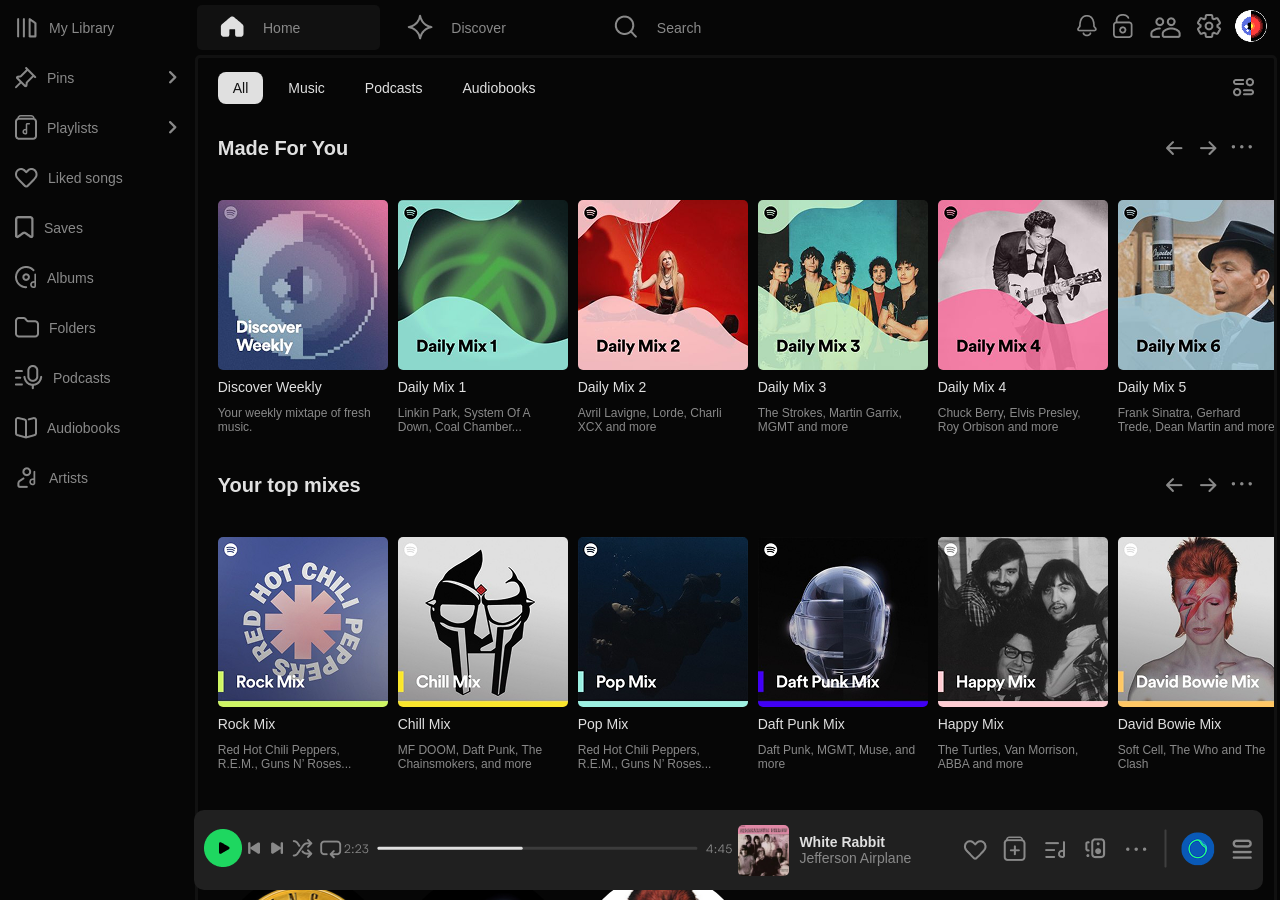
==== index.html @ 338f82bf "Add internal links for artist and album pages across multiple HTML files" ====
<!doctype html>
<html lang="en">
  <head>
    <meta charset="UTF-8" />
    <meta name="viewport" content="width=device-width, initial-scale=1.0" />
    <title>Spotify</title>
    <link rel="stylesheet" href="css/styles.css" />
    <script defer src="script.js"></script>
  </head>
  <body>
    <header>
      <nav class="navigation">
        <a class="home home-active" href="index.html"
          ><img
            src="./assets/icons/header/selected/home.png"
            alt="Home"
          />Home</a
        >
        <a class="discover" href="discover.html"
          ><img
            src="./assets/icons/header/discover.png"
            alt="Discover"
          />Discover</a
        >
        <a href="/search.html" class="search"
          ><img src="./assets/icons/header/search.png" alt="Search" />Search</a
        >
      </nav>
      <ul class="top-buttons">
        <li>
          <img
            src="/assets/icons/header/notification.png"
            alt="notifications"
          />
        </li>
        <li><img src="/assets/icons/header/private.png" alt="private" /></li>
        <li class="friends">
          <a href="friends.html"
            ><img src="/assets/icons/header/friends.png" alt="friends"
          /></a>
        </li>
        <li><img src="/assets/icons/header/settings.png" alt="settings" /></li>
        <li>
          <img
            src="/assets/icons/header/light-dark-mode.png"
            alt="light-dark-mode"
          />
        </li>
      </ul>
    </header>
    <aside class="sidebar">
      <ul class="sidebar-wrapper">
        <li>
          <a href="/library.html" class="library"
            ><img src="./assets/icons/header/library.png" alt="library" /> My
            Library</a
          >
        </li>
        <li>
          <a><img src="/assets/icons/sidebar/pins.png" alt="pins" /> Pins</a
          ><img
            class="arrow-icon"
            src="assets/icons/sidebar/arrow.png"
            alt="arrow-icon"
          />
        </li>
        <li>
          <a>
            <img
              src="/assets/icons/sidebar/playlists.png"
              alt="Playlists"
            />Playlists</a
          ><img
            class="arrow-icon"
            src="assets/icons/sidebar/arrow.png"
            alt="arrow-icon"
          />
        </li>
        <li>
          <a href="library-liked.html">
            <img src="assets/icons/sidebar/liked-songs.png" alt="liked songs" />
            Liked songs</a
          >
        </li>
        <li>
          <a> <img src="assets/icons/sidebar/saves.png" alt="Saves" /> Saves</a>
        </li>
        <li>
          <a>
            <img src="assets/icons/sidebar/albums.png" alt="Albums" />
            Albums</a
          >
        </li>
        <li>
          <a>
            <img
              src="assets/icons/sidebar/folders.png"
              alt="Folders"
            />Folders</a
          >
        </li>
        <li>
          <a>
            <img src="assets/icons/sidebar/podcasts.png" alt="Podcasts" />
            Podcasts</a
          >
        </li>
        <li>
          <a>
            <img src="assets/icons/sidebar/audiobooks.png" alt="Audiobooks" />
            Audiobooks</a
          >
        </li>
        <li>
          <a>
            <img
              src="assets/icons/sidebar/artists.png"
              alt="Artists"
            />Artists</a
          >
        </li>
      </ul>
    </aside>
    <main>
      <div class="main-wrapper">
        <section class="menu-buttons">
          <ul>
            <li class="all-active"><a href="#all">All</a></li>
            <li><a href="#music">Music</a></li>
            <li><a href="#podcasts">Podcasts</a></li>
            <li><a href="#audiobooks">Audiobooks</a></li>
          </ul>
          <img src="assets/icons/header/switch.png" alt="switch" />
        </section>
        <section>
          <ul class="mobile-main-cataloge">
            <li>
              <img src="assets/images/top-mixes/daft-p.png" alt="daft punk" />
              <div>
                <h5>Get Lucky (feat...</h5>
                <span>Daft Punk</span>
              </div>
            </li>
            <li>
              <img
                src="assets/images/made-for-you/daily-mix2.png"
                alt="daily mix 2"
              />
              <div>
                <h5>Daily Mix 2</h5>
              </div>
            </li>
            <li>
              <img
                src="assets/images/made-for-you/daily-mix1.png"
                alt="daily mix 1"
              />
              <div>
                <h5>Daily Mix 1</h5>
              </div>
            </li>
            <li>
              <img src="assets/images/top-mixes/daft-p.png" alt="daft punk" />
              <div>
                <h5>Instant Crush</h5>
                <span>Daft Punk</span>
              </div>
            </li>
            <li>
              <img src="assets/images/top-mixes/daft-p.png" alt="daft punk" />
              <div>
                <h5>Around the wo...</h5>
                <span>Daft Punk</span>
              </div>
            </li>
            <li>
              <img src="assets/images/top-mixes/rock-mix.png" alt="rock mix" />
              <div>
                <h5>Rock Mix</h5>
              </div>
            </li>
          </ul>
        </section>
        <section class="slider-section made-foru" id="all">
          <div class="list-title-line">
            <h2 class="list-title">Made For You</h2>
            <ul>
              <li>
                <img
                  src="/assets/icons/maincontent/left-arrow.png"
                  alt="left-arrow"
                />
              </li>
              <li>
                <img
                  src="/assets/icons/maincontent/right-arrow.png"
                  alt="right-arrow"
                />
              </li>
              <li>
                <img src="/assets/icons/maincontent/dots.png" alt="dots" />
              </li>
            </ul>
          </div>

          <ul class="cataloge">
            <li>
              <img
                src="/assets/images/made-for-you/discover-weekly.png"
                alt="discover-weekly"
              />

              <div class="album-description">
                <h3>Discover Weekly</h3>
                <p>Your weekly mixtape of fresh music.</p>
              </div>
            </li>
            <li>
              <img
                src="/assets/images/made-for-you/daily-mix1.png"
                alt="daily-mix1"
              />

              <div class="album-description">
                <h3>Daily Mix 1</h3>
                <p>Linkin Park, System Of A Down, Coal Chamber...</p>
              </div>
            </li>
            <li>
              <img
                src="/assets/images/made-for-you/daily-mix2.png"
                alt="daily-mix2"
              />

              <div class="album-description">
                <h3>Daily Mix 2</h3>
                <p>Avril Lavigne, Lorde, Charli XCX and more</p>
              </div>
            </li>
            <li>
              <img
                src="/assets/images/made-for-you/daily-mix3.png"
                alt="daily-mix3"
              />

              <div class="album-description">
                <h3>Daily Mix 3</h3>
                <p>The Strokes, Martin Garrix, MGMT and more</p>
              </div>
            </li>
            <li>
              <img
                src="/assets/images/made-for-you/daily-mix4.png"
                alt="daily-mix4"
              />

              <div class="album-description">
                <h3>Daily Mix 4</h3>
                <p>Chuck Berry, Elvis Presley, Roy Orbison and more</p>
              </div>
            </li>
            <li>
              <img
                src="/assets/images/made-for-you/daily-mix5.png"
                alt="daily-mix5"
              />

              <div class="album-description">
                <h3>Daily Mix 5</h3>
                <p>Frank Sinatra, Gerhard Trede, Dean Martin and more</p>
              </div>
            </li>
            <li>
              <img
                src="/assets/images/made-for-you/nirvana-radio.png"
                alt="nirvana-radio"
              />

              <div class="album-description">
                <h3>Nirvana Radio</h3>
                <p>The Strokes, Martin Garrix, MGMT and more</p>
              </div>
            </li>
            <li>
              <img
                src="/assets/images/made-for-you/fall-out-boy.png"
                alt="fall-out-boy"
              />

              <div class="album-description">
                <h3>Fall Out Boy Radio</h3>
                <p>With Panic! At The Disco, The All-American Rejects,...</p>
              </div>
            </li>
            <li>
              <img
                src="/assets/images/made-for-you/adele-radio.png"
                alt="adele-radio"
              />

              <div class="album-description">
                <h3>Adele Radio</h3>
                <p>With Sia, Sam Smith, P!nk and more</p>
              </div>
            </li>
            <li>
              <img
                src="/assets/images/made-for-you/daft-punk-radio.png"
                alt="daft-punk-radio"
              />

              <div class="album-description">
                <h3>Daft Punk Radio</h3>
                <p>With Justice, The Chemical Brothers, ...</p>
              </div>
            </li>
            <li>
              <img
                src="/assets/images/made-for-you/abba-radio.png"
                alt="abba-radio"
              />

              <div class="album-description">
                <h3>ABBA Radio</h3>
                <p>With Honey M., Bee Gees, Bonnie Tyler, and more</p>
              </div>
            </li>
          </ul>
        </section>

        <section class="slider-section top-mixes">
          <div class="list-title-line">
            <h2 class="list-title">Your top mixes</h2>
            <ul>
              <li>
                <img
                  src="/assets/icons/maincontent/left-arrow.png"
                  alt="left-arrow"
                />
              </li>
              <li>
                <img
                  src="/assets/icons/maincontent/right-arrow.png"
                  alt="right-arrow"
                />
              </li>
              <li>
                <img src="/assets/icons/maincontent/dots.png" alt="dots" />
              </li>
            </ul>
          </div>

          <ul class="cataloge">
            <li>
              <img src="/assets/images/top-mixes/rock-mix.png" alt="rock-mix" />

              <div class="album-description">
                <h3>Rock Mix</h3>
                <p>Red Hot Chili Peppers, R.E.M., Guns N’ Roses...</p>
              </div>
            </li>
            <li>
              <img
                src="/assets/images/top-mixes/chill-mix.png"
                alt="chill-mix"
              />
              <div class="album-description">
                <h3>Chill Mix</h3>
                <p>MF DOOM, Daft Punk, The Chainsmokers, and more</p>
              </div>
            </li>
            <li>
              <img src="/assets/images/top-mixes/pop-mix.png" alt="pop mix" />
              <div class="album-description">
                <h3>Pop Mix</h3>
                <p>Red Hot Chili Peppers, R.E.M., Guns N’ Roses...</p>
              </div>
            </li>
            <li>
              <img
                src="/assets/images/top-mixes/daft-punk-mix.png"
                alt="daft punk"
              />
              <div class="album-description">
                <h3>Daft Punk Mix</h3>
                <p>Daft Punk, MGMT, Muse, and more</p>
              </div>
            </li>
            <li>
              <img
                src="/assets/images/top-mixes/happy-mix.png"
                alt="happy mix"
              />
              <div class="album-description">
                <h3>Happy Mix</h3>
                <p>The Turtles, Van Morrison, ABBA and more</p>
              </div>
            </li>
            <li>
              <img
                src="/assets/images/top-mixes/david-bowie-mix.png"
                alt="david bowie"
              />
              <div class="album-description">
                <h3>David Bowie Mix</h3>
                <p>Soft Cell, The Who and The Clash</p>
              </div>
            </li>
            <li>
              <img
                src="/assets/images/top-mixes/upbeat-mix.png"
                alt="upbeat mix"
              />
              <div class="album-description">
                <h3>Upbeat Mix</h3>
                <p>Kylie Minogue, Charli XCX, Cage The Elephant and...</p>
              </div>
            </li>
            <li>
              <img src="/assets/images/top-mixes/60s-mix.png" alt="60s mix" />
              <div class="album-description">
                <h3>60s Mix</h3>
                <p>Chuck Berry, Skeeter David, Van Morrison and...</p>
              </div>
            </li>
          </ul>
        </section>

        <section class="favorite-artists">
          <div class="list-title-line">
            <h2 class="list-title">Your favorite artists</h2>
            <ul>
              <li>
                <img
                  src="/assets/icons/maincontent/left-arrow.png"
                  alt="left arrow"
                />
              </li>
              <li>
                <img
                  src="/assets/icons/maincontent/right-arrow.png"
                  alt="right arrow"
                />
              </li>
              <li>
                <img src="/assets/icons/maincontent/dots.png" alt="dots" />
              </li>
            </ul>
          </div>

          <ul class="cataloge">
            <li>
              <img
                src="/assets/images/favorite-artists/gunsNroses.png"
                alt="guns N' roses"
              />

              <div class="album-description">
                <h3>Guns N’ Roses</h3>
              </div>
            </li>
            <li>
              <img
                src="/assets/images/favorite-artists/daft-punk.png"
                alt="daft punk"
              />

              <div class="album-description">
                <a href="artist.html"><h3>Daft Punk</h3></a>
              </div>
            </li>
            <li>
              <img
                src="/assets/images/favorite-artists/david-bowie.png"
                alt="david bowie"
              />

              <div class="album-description">
                <h3>David Bowie</h3>
              </div>
            </li>
          </ul>
        </section>

        <section class="albums-foru">
          <div class="list-title-line">
            <h2 class="list-title">Albums for you</h2>
            <ul>
              <li>
                <img
                  src="/assets/icons/maincontent/left-arrow.png"
                  alt="left arrow"
                />
              </li>
              <li>
                <img
                  src="/assets/icons/maincontent/right-arrow.png"
                  alt="right arrow"
                />
              </li>
              <li>
                <img src="/assets/icons/maincontent/dots.png" alt="dots" />
              </li>
            </ul>
          </div>

          <ul class="cataloge">
            <li>
              <img
                src="assets/images/albums-for-you/linkin-park.png"
                alt="linkin park"
              />
              <div class="album-description">
                <h3>Meteora</h3>
                <p>Linkin Park</p>
              </div>
            </li>
            <li>
              <img
                src="assets/images/albums-for-you/daft-punk.png"
                alt="daft punk"
              />
              <div class="album-description">
                <a href="album.html"><h3>Random Access...</h3></a>
                <a href="artist.html"><p>Daft Punk</p></a>
              </div>
            </li>
            <li>
              <img
                src="assets/images/albums-for-you/the-beatles.png"
                alt="the beatles"
              />
              <div class="album-description">
                <h3>Abbey Road</h3>
                <p>The Beatles</p>
              </div>
            </li>
            <li>
              <img src="assets/images/albums-for-you/muse.png" alt="muse" />
              <div class="album-description">
                <h3>Black Holes and...</h3>
                <p>Muse</p>
              </div>
            </li>
          </ul>
        </section>

        <section class="audiobooks-foru" id="audiobooks">
          <div class="list-title-line">
            <h2 class="list-title">Audiobooks for you</h2>
            <ul>
              <li>
                <img
                  src="/assets/icons/maincontent/left-arrow.png"
                  alt="left arrow"
                />
              </li>
              <li>
                <img
                  src="/assets/icons/maincontent/right-arrow.png"
                  alt="right arrow"
                />
              </li>
              <li>
                <img src="/assets/icons/maincontent/dots.png" alt="dots" />
              </li>
            </ul>
          </div>

          <ul class="cataloge">
            <li>
              <img
                src="assets/images/audiobooks-for-you/halo-the-flood.png"
                alt="halo the flood"
              />
              <div class="album-description">
                <h3>Halo: The Flood</h3>
                <p>William C. Dietz</p>
              </div>
            </li>
            <li>
              <img
                src="assets/images/audiobooks-for-you/halo-first-strike.png"
                alt="halo first strike"
              />
              <div class="album-description">
                <h3>Halo: First Strike</h3>
                <p>Eric Nylund</p>
              </div>
            </li>
            <li>
              <img
                src="assets/images/audiobooks-for-you/halo-ghosts-of-onyx.png"
                alt="halo ghost of onyx"
              />
              <div class="album-description">
                <h3>Halo: Ghosts of Onyx</h3>
                <p>Eric Nylund</p>
              </div>
            </li>
          </ul>
        </section>

        <section class="podcasts-foru" id="podcasts">
          <div class="list-title-line">
            <h2 class="list-title">Podcasts for you</h2>
            <ul>
              <li>
                <img
                  src="/assets/icons/maincontent/left-arrow.png"
                  alt="left-arrow"
                />
              </li>
              <li>
                <img
                  src="/assets/icons/maincontent/right-arrow.png"
                  alt="right-arrow"
                />
              </li>
              <li>
                <img src="/assets/icons/maincontent/dots.png" alt="dots" />
              </li>
            </ul>
          </div>

          <ul class="cataloge">
            <li>
              <img
                src="assets/images/podcasts&episodes-for-u/emma-chamberlain.png"
                alt="emma chamberlain "
              />
              <div class="album-description">
                <h3>anything goes...</h3>
                <p>emma chamberlain</p>
              </div>
            </li>
            <li>
              <img
                src="assets/images/podcasts&episodes-for-u/joe-rogan.png"
                alt="joe rogan"
              />
              <div class="album-description">
                <h3>The Joe Rogan...</h3>
                <p>Joe Rogan</p>
              </div>
            </li>
            <li>
              <img
                src="assets/images/podcasts&episodes-for-u/the-wall-street-journal.png"
                alt="the wall street journal"
              />
              <div class="album-description">
                <h3>The Journal</h3>
                <p>The Wall Street Journal</p>
              </div>
            </li>
          </ul>
        </section>
        <section class="episodes-foru">
          <div class="list-title-line">
            <h2 class="list-title">Episodes for you</h2>
            <ul>
              <li>
                <img
                  src="/assets/icons/maincontent/left-arrow.png"
                  alt="left-arrow"
                />
              </li>
              <li>
                <img
                  src="/assets/icons/maincontent/right-arrow.png"
                  alt="right-arrow"
                />
              </li>
              <li>
                <img src="/assets/icons/maincontent/dots.png" alt="dots" />
              </li>
            </ul>
          </div>

          <ul class="cataloge">
            <li>
              <img
                src="assets/images/podcasts&episodes-for-u/emma-chamberlain.png"
                alt="emma chamberlain "
              />
              <div class="album-description">
                <h3>anything goes...</h3>
                <p>emma chamberlain</p>
              </div>
            </li>
            <li>
              <img
                src="assets/images/podcasts&episodes-for-u/joe-rogan.png"
                alt="joe rogan"
              />
              <div class="album-description">
                <h3>The Joe Rogan...</h3>
                <p>Joe Rogan</p>
              </div>
            </li>
            <li>
              <img
                src="assets/images/podcasts&episodes-for-u/the-wall-street-journal.png"
                alt="the wall street journal"
              />
              <div class="album-description">
                <h3>The Journal</h3>
                <p>The Wall Street Journal</p>
              </div>
            </li>
          </ul>
        </section>
      </div>
      <section class="player">
        <div class="audio-settings">
          <button id="playBtn">
            <img src="/assets/icons/player/player-pause.png" alt="Play" />
          </button>
          <button>
            <img src="/assets/icons/player/player-leftarrow.png" alt="Prev" />
          </button>
          <button>
            <img src="/assets/icons/player/player-rightarrow.png" alt="Next" />
          </button>
          <button>
            <img src="/assets/icons/player/player-shuffle.png" alt="Shuffle" />
          </button>
          <button>
            <img src="/assets/icons/player/player-repeat.png" alt="Repeat" />
          </button>
          <button>
            <img src="/assets/icons/player/player-timer.png" alt="timer" />
          </button>

          <audio
            id="audio"
            src="Jefferson-Airplane-White-Rabbit-_Official-Audio_.mp3"
          ></audio>

          <button>
            <img src="/assets/icons/player/player-sound.png" alt="Volume" />
          </button>
        </div>

        <div class="player-song">
          <div class="player-song-cover">
            <img
              src="assets/images/player/white-rabbit.jpeg"
              alt="white rabbit"
            />
            <div>
              <h4>White Rabbit</h4>
              <p>Jefferson Airplane</p>
            </div>
          </div>
          <div class="player-song-buttons">
            <button>
              <img
                src="/assets/icons/player/player-like.png"
                alt="add to liked songs"
              />
            </button>
            <button>
              <img
                src="assets/icons/player/player-add.png"
                alt="add music to your album"
              />
            </button>
            <button>
              <img src="assets/icons/player/player-lyrics.png" alt="lyrics" />
            </button>
            <button>
              <img src="assets/icons/player/player-pc.png" alt="pc" />
            </button>
            <button>
              <img src="assets/icons/player/player-more.png" alt="more" />
            </button>
          </div>
        </div>
        <div class="player-last-section">
          <button>
            <img alt="" src="assets/icons/player/player-line.png" />
          </button>
          <button>
            <img alt="" src="assets/icons/player/player-dj.png" />
          </button>
          <button>
            <img alt="" src="assets/icons/player/player-queue.png" />
          </button>
        </div>
      </section>
    </main>
    <footer class="footer">
      <ul class="footer-menu">
        <li class="footer-menu-button">
          <a href="index.html"
            ><img src="assets/icons/footer/home.png" alt="home" /><span
              >Home</span
            ></a
          >
        </li>
        <li>
          <a href="discover.html"
            ><img src="assets/icons/footer/discover.png" alt="disccover" /><span
              >Discover</span
            ></a
          >
        </li>
        <li>
          <a href="search.html"
            ><img src="assets/icons/footer/serach.png" alt="search" /><span
              >Search</span
            ></a
          >
        </li>
        <li>
          <a
            ><img src="assets/icons/footer/library.png" alt="library" /><span
              >Library</span
            ></a
          >
        </li>
        <li>
          <a
            ><img src="assets/icons/footer/me.png" alt="me" /><span>Me</span></a
          >
        </li>
      </ul>
    </footer>
  </body>
</html>
---- css/styles.css ----
header {
  z-index: 20;
  position: fixed;
  width: 100%;
  background-color: #060606;
  display: grid;
  right: 1vw;
  grid-template-columns: 16vw 1fr 15vw;
  grid-template-rows: 55px;
  align-items: center;
}
header a {
  font-family: "Satoshi", sans-serif;
  font-size: 14px;
  height: 45px;
  color: #898989;
  font-size: 14px;
  display: flex;
  align-items: center;
  gap: 10px;
  padding-left: 15px;
  padding-right: 80px;
  border-radius: 5px;
  transition: background-color 0.3s linear, color 0.3s linear;
}
header a:hover {
  background-color: #111111;
  color: #898989;
}

.navigation {
  grid-area: 1/2/2/3;
  margin-left: 5px;
  display: flex;
  gap: 5px;
}
.navigation .search {
  padding-right: 300px;
}

.home:hover img {
  content: url("/assets/icons/header/hovers/home.png");
}

.discover:hover img {
  content: url("/assets/icons/header/hovers/discover.png");
}

.search:hover img {
  content: url("/assets/icons/header/hovers/search.png");
}

.home.selected {
  color: #e0e0e0;
  background-color: #111111;
}
.home.selected img {
  content: url("/assets/icons/header/selected/home.png");
}

.discover.selected {
  color: #e0e0e0;
  background-color: #111111;
}
.discover.selected img {
  content: url("/assets/icons/header/selected/discover.png");
}

.search.selected {
  color: #e0e0e0;
  background-color: #111111;
}
.search.selected img {
  content: url("/assets/icons/header/selected/search.png");
}

.top-buttons {
  grid-area: 1/3/2/4;
  display: flex;
  list-style: none;
  justify-content: space-between;
  align-items: center;
}
.top-buttons li img {
  transition: filter 0.3s linear;
}
.top-buttons li:hover img {
  filter: brightness(1.5);
}
.top-buttons .friends a {
  padding: 0 0;
}
.top-buttons .friends:hover img {
  content: url("/assets/icons/header/selected/friends.png");
}
.top-buttons .friends:hover a {
  background-color: #060606;
}

.home-active {
  background-color: #111111;
  color: #898989;
}

@media (max-width: 500px) {
  header {
    display: none;
  }
}
.sidebar {
  background-color: #060606;
  width: 15vw;
  height: 100vh;
  position: fixed;
  z-index: 30;
}
.sidebar li {
  height: 45px;
  display: flex;
  align-items: center;
  padding: 5px 10px;
}
.sidebar li img {
  transition: filter 0.3s linear;
}
.sidebar li:hover a {
  color: #e0e0e0;
}
.sidebar li:hover img {
  filter: brightness(1.5);
}
.sidebar li .arrow-icon {
  justify-self: end;
}
.sidebar li a {
  transition: color 0.3s linear;
  width: calc(15vw - 10px);
  font-family: "Satoshi", sans-serif;
  font-size: 14px;
  display: flex;
  align-items: center;
  gap: 10px;
  color: #898989;
}

.sidebar-wrapper {
  height: 98vh;
  border-radius: 5px;
  margin: 5px 5px;
  display: flex;
  flex-direction: column;
  gap: 5px;
  transition: background-color 0.3s linear;
}

.sidebar-wrapper:hover .library img {
  content: url("/assets/icons/header/hovers/library.png");
}
.sidebar-wrapper:hover {
  background-color: #111111;
}

@media (max-width: 500px) {
  aside {
    display: none;
  }
}
main {
  height: 100vh;
  width: 85vw;
  margin-left: 15vw;
  padding-top: 55px;
  background-color: #060606;
  overflow-x: hidden;
}

.main-wrapper {
  width: 99.5%;
  margin: 0 auto 100px auto;
  border-radius: 5px;
  border: 3px solid #111111;
}

.menu-buttons {
  padding: 20px 20px;
  font-family: "Satoshi", sans-serif;
  font-size: 14px;
  display: flex;
  align-items: center;
  justify-content: flex-start;
  gap: 0;
}
.menu-buttons ul {
  display: flex;
  align-items: center;
  justify-content: flex-start;
  gap: 10px;
  list-style: none;
}
.menu-buttons a {
  color: #e0e0e0;
  padding: 8px 15px;
  border-radius: 8px;
  transition: background-color 0.3s linear, color 0.3s linear;
}
.menu-buttons a:hover {
  background-color: #e0e0e0;
  color: #111111;
}
.menu-buttons img {
  margin-left: auto;
}

.list-title {
  color: #e0e0e0;
  font-size: 20px;
  font-family: "Satoshi", sans-serif;
  margin: 20px 20px;
  font-weight: 700;
}

.list-title-line {
  display: flex;
  align-items: center;
  justify-content: space-between;
  gap: 0;
}
.list-title-line ul {
  list-style: none;
  display: flex;
  align-items: flex-end;
  gap: 10px;
  margin-right: 20px;
}
.list-title-line ul li img {
  transition: filter 0.3s linear;
}
.list-title-line ul li:hover img {
  filter: brightness(1.5);
}

.cataloge::-webkit-scrollbar {
  display: none;
}

.cataloge {
  overflow-x: auto;
  display: flex;
  padding: 20px 20px;
  gap: 10px;
  list-style: none;
}
.cataloge img {
  width: 170px;
  height: 170px;
  border-radius: 5px;
  transition: opacity 0.3s linear;
}

.album-description {
  padding-top: 5px;
  height: 60px;
  display: flex;
  flex-direction: column;
  justify-content: space-evenly;
}
.album-description h3 {
  padding-bottom: 10px;
  font-size: 14px;
  color: #e0e0e0;
  letter-spacing: 3%;
  font-family: "Satoshi", sans-serif;
  font-weight: 500;
  transition: filter 0.3s linear;
}
.album-description p {
  font-size: 12px;
  font-weight: 300;
  color: #898989;
  font-family: "Satoshi", sans-serif;
  width: 160px;
  transition: filter 0.3s linear;
}

.all-active a {
  background-color: #e0e0e0;
  color: #111111;
}

.cataloge li:hover img {
  opacity: 0.7;
}
.cataloge li:hover p,
.cataloge li:hover h3 {
  filter: brightness(1.9);
}

.favorite-artists img {
  border-radius: 121px;
}
.favorite-artists h3 {
  text-align: center;
}

.audiobooks-foru .cataloge img {
  height: 220px;
}

.podcasts-foru .cataloge li:first-child div {
  background-color: rgba(133, 197, 133, 0.05);
  border-radius: 5px;
  border-left: 4px solid rgba(133, 197, 133, 0.6);
  padding-left: 10px;
}
.podcasts-foru .cataloge li:last-child div {
  background-color: rgba(246, 125, 77, 0.05);
  border-radius: 5px;
  border-left: 4px solid rgba(246, 125, 77, 0.6);
  padding-left: 10px;
}
.podcasts-foru .cataloge li:nth-child(2) div {
  background-color: rgba(241, 206, 188, 0.05);
  border-radius: 5px;
  border-left: 4px solid rgba(241, 206, 188, 0.6);
  padding-left: 10px;
}

.episodes-foru .cataloge li:first-child div {
  background-color: rgba(133, 197, 133, 0.05);
  border-radius: 5px;
  padding-left: 10px;
}
.episodes-foru .cataloge li:last-child div {
  background-color: rgba(246, 125, 77, 0.05);
  border-radius: 5px;
  padding-left: 10px;
}
.episodes-foru .cataloge li:nth-child(2) div {
  background-color: rgba(241, 206, 188, 0.05);
  border-radius: 5px;
  padding-left: 10px;
}

.mobile-main-cataloge {
  display: none;
}

@media (max-width: 500px) {
  main {
    width: 100vw;
    margin-left: 0;
    padding-top: 0;
  }
  .main-wrapper {
    width: 100%;
    margin: 0 auto;
    border: none;
    margin-bottom: 200px;
  }
  .cataloge {
    gap: 5px;
  }
  .cataloge img {
    width: 140px;
    height: 140px;
  }
  .album-description {
    padding-top: 2px;
    height: 50px;
    display: flex;
    flex-direction: column;
    justify-content: space-evenly;
  }
  .album-description h3 {
    padding-bottom: 10px;
  }
  .album-description p {
    width: 140px;
  }
  .list-title-line ul li:first-child,
  .list-title-line ul li:nth-child(2) {
    display: none;
  }
  .all-active {
    display: none;
  }
  .menu-buttons {
    width: 100%;
    position: fixed;
    top: 0;
  }
  .menu-buttons a {
    background-color: #111111;
    font-size: 12px;
  }
  .mobile-main-cataloge {
    display: grid;
    margin: 70px 20px 20px 20px;
    list-style: none;
    grid-template-columns: 1fr 1fr;
    grid-template-rows: 60px 60px 60px;
    gap: 10px;
  }
  .mobile-main-cataloge li {
    padding: 5px 5px;
    background-color: #202020;
    border-radius: 10px;
    display: flex;
    gap: 10px;
    font-family: "Satoshi", sans-serif;
    align-items: center;
    font-size: 14px;
  }
  .mobile-main-cataloge li img {
    width: 43px;
    height: 43px;
    border-radius: 3px;
  }
  .mobile-main-cataloge li span {
    color: #898989;
    font-weight: 300;
  }
  .mobile-main-cataloge li h5 {
    color: #e0e0e0;
    margin-bottom: 5px;
    font-weight: 300;
  }
  .podcasts-foru .album-description,
  .episodes-foru .album-description {
    width: 140px;
  }
}
.player {
  z-index: 20;
  background-color: #202020;
  width: 83.5vw;
  height: 80px;
  border-radius: 10px;
  margin: 10px 2px;
  position: fixed;
  bottom: 0;
  display: grid;
  grid-template-columns: 50% 40% 10%;
}
.player.active {
  background-color: #333842;
}
.player.active button {
  background-color: #333842;
}
.player.active button img {
  filter: brightness(1.5);
}
.player.active #playBtn img {
  content: url("/assets/icons/player/player-go.png");
}
.player button {
  background-color: #202020;
  border: none;
  cursor: pointer;
}
.player button img {
  transition: filter 0.3s linear;
}
.player button:hover img {
  filter: brightness(1.5);
}

.audio-settings {
  padding-left: 10px;
  display: flex;
  align-items: center;
  justify-content: space-between;
}

#playBtn img {
  filter: none;
}

.player-song-cover {
  font-family: "Satoshi", sans-serif;
  font-size: 14px;
}
.player-song-cover h4 {
  color: #e0e0e0;
}
.player-song-cover p {
  color: #898989;
}
.player-song-cover img {
  width: 51px;
  height: 51px;
  border-radius: 5px;
}
.player-song-cover {
  display: flex;
  align-items: center;
  gap: 10px;
}

.player-song {
  padding-left: 10px;
  display: flex;
  justify-content: space-between;
  align-items: center;
}

.player-last-section {
  display: flex;
  align-items: center;
  justify-content: center;
}

.player-song-buttons {
  display: flex;
  justify-content: center;
  align-items: center;
}

@media (max-width: 500px) {
  .player {
    background-color: #333842;
    width: 96vw;
    height: 60px;
    grid-template-columns: 1fr;
    bottom: 90px;
    left: 2vw;
    border-bottom: 2px solid rgba(219, 219, 219, 0.2);
  }
  .player::after {
    content: "";
    position: absolute;
    left: 3px;
    bottom: -1px;
    height: 2px;
    width: 99%;
    border-radius: 10px;
    background: #e0e0e0;
    transform: scaleX(0);
    transform-origin: left;
    animation: player-timer 120s ease forwards;
  }
  .audio-settings {
    display: none;
  }
  #playBtn {
    display: flex;
    align-self: flex-start;
  }
  .player-last-section {
    display: none;
  }
  .player-song-buttons {
    display: none;
  }
  .player-song::after {
    content: "";
    display: inline-block;
    width: 90px;
    height: 40px;
    background-image: url("../../assets/icons/player/player-add.png"), url("../../assets/icons/player/player-pause.png");
    background-repeat: no-repeat, no-repeat;
    background-position: 0 0, 40px 0;
  }
  @keyframes player-timer {
    to {
      transform: scaleX(1);
    }
  }
}
.main-wrapper-for-friends {
  width: 60vw;
  margin-left: 3px;
  border-radius: 5px;
  border: 3px solid #111111;
  margin-bottom: 100px;
}

.right-aside {
  width: 22vw;
  border: 3px solid #111111;
  border-radius: 5px;
  height: calc(100vh - 155px);
  position: fixed;
  right: 2.5vw;
  top: 55px;
  font-family: "Satoshi", sans-serif;
  color: #e0e0e0;
  font-size: 14px;
}

.friends-activity {
  margin: 10px 20px;
  display: flex;
  align-items: center;
  justify-content: space-between;
}
.friends-activity-icons {
  display: flex;
  align-items: center;
  gap: 20px;
}
.friends-activity-icons a img {
  transition: filter 0.3s linear;
}
.friends-activity-icons a:hover img {
  filter: brightness(1.5);
}

.friends-list ul {
  margin: 30px 20px;
  list-style: none;
  display: flex;
  flex-direction: column;
  gap: 30px;
}
.friends-list ul li {
  display: flex;
  gap: 10px;
  align-items: center;
}
.friends-list ul li .friends-activity-description {
  display: flex;
  align-items: center;
  gap: 10px;
}
.friends-list h5 {
  font-size: 12px;
  font-weight: 300;
  padding-bottom: 5px;
}
.friends-list p,
.friends-list span {
  font-size: 14px;
  font-weight: 300;
}
.friends-list span {
  color: #898989;
}

.search-active {
  background-color: #111111;
  color: #898989;
}

.main-wrapper h4 {
  font-size: 18px;
}

.cataloge .color-box {
  border-radius: 10px;
}
.cataloge .color-box div {
  overflow: hidden;
  width: 170px;
  height: 170px;
  border-radius: 10px;
  position: relative;
}
.cataloge .color-box div h3 {
  position: absolute;
  z-index: 10;
  font-size: 20px;
  font-family: "Satoshi", sans-serif;
  letter-spacing: 3%;
  color: #ffffff;
  width: 80%;
  top: 20px;
  margin: 0 20px;
  padding: 0 0;
  transition: background-color 0.3s linear, margin 0.3s linear, top 0.3s linear;
}
.cataloge .color-box div img {
  z-index: 1;
  border-radius: 5px;
  width: 100px;
  height: 100px;
  rotate: 30deg;
  position: absolute;
  bottom: -20px;
  right: -10px;
  transition: rotate 0.3s linear, width 0.3s linear, height 0.3s linear, bottom 0.3s linear, right 0.3s linear, border-radius 0.3s linear;
}
.cataloge .color-box div:hover img {
  rotate: 0deg;
  width: 174px;
  height: 174px;
  bottom: -2px;
  right: -3px;
  border-radius: 10px;
  opacity: 1;
}
.cataloge .color-box div:hover h3 {
  width: 170px;
  height: 60px;
  padding: 5px 2px;
  background: linear-gradient(to right, var(--card-color), var(--card-color), rgba(255, 255, 255, 0.01));
  opacity: 0.8;
  filter: none;
  top: 110px;
  margin: 0 0;
}

.resent-searches .list-title-line img {
  padding-right: 20px;
}

.research-cataloge a {
  color: #e0e0e0;
}
.research-cataloge {
  padding-left: 20px;
  display: flex;
  list-style: none;
  gap: 20px;
}
.research-cataloge li:nth-child(2) img:first-child,
.research-cataloge li:first-child img:first-child {
  border-radius: 121px;
}
.research-cataloge li:last-child img:first-child {
  border-radius: 7px;
}
.research-cataloge li:last-child div {
  text-align: start;
}
.research-cataloge li:last-child div p {
  color: #898989;
}
.research-cataloge li {
  position: relative;
}
.research-cataloge li div {
  display: flex;
  flex-direction: column;
  gap: 10px;
  text-align: center;
  font-family: "Satoshi", sans-serif;
  font-size: 14px;
  color: #e0e0e0;
  font-weight: 300;
  letter-spacing: 3%;
}

.cancel-icon {
  position: absolute;
  top: 0;
  right: 0;
  width: 40px;
  height: 40px;
  display: flex;
  justify-content: center;
  align-items: center;
  background-color: #111111;
  border-radius: 100px;
}
.cancel-icon img {
  transition: transform 0.3s linear;
}
.cancel-icon:hover img {
  transform: scale(1.1);
}
.cancel-icon:hover {
  filter: brightness(1.5);
}

@media (max-width: 500px) {
  .resent-searches {
    display: none;
  }
  .cataloge {
    display: grid;
    grid-template-columns: 1fr 1fr;
  }
  .cataloge .color-box {
    border-radius: 10px;
  }
  .cataloge .color-box div {
    width: 100%;
    height: 100px;
  }
  .cataloge .color-box div h3 {
    width: 75%;
  }
  .cataloge .color-box div img {
    width: 100px;
    height: 100px;
    bottom: -30px;
    right: 0;
    transition: none;
  }
}
.menu-buttons-library, .menu-buttons-library-liked {
  padding: 20px 20px;
  display: flex;
  list-style: none;
  align-items: center;
  justify-content: flex-start;
  gap: 20px;
}
.menu-buttons-library li, .menu-buttons-library-liked li {
  display: flex;
  align-items: center;
  transition: filter 0.3s linear;
}
.menu-buttons-library li:hover, .menu-buttons-library-liked li:hover {
  filter: brightness(1.5);
}
.menu-buttons-library span, .menu-buttons-library-liked span {
  color: #898989;
  font-size: 14px;
  font-family: "Satoshi", sans-serif;
}
.menu-buttons-library .add-icon, .menu-buttons-library-liked .add-icon {
  margin-left: auto;
}

.sidebar-active {
  background-color: #111111;
}

.library-cataloge-list {
  display: flex;
  flex-wrap: wrap;
  padding: 20px 20px;
  gap: 8px;
  row-gap: 50px;
  list-style: none;
}
.library-cataloge-list img {
  width: 170px;
  height: 170px;
  border-radius: 5px;
  transition: opacity 0.3s linear;
}
.library-cataloge-list .pin-icon {
  width: 40px;
  height: 40px;
}

.library-cataloge-list-card h3 {
  padding-bottom: 10px;
  font-size: 14px;
  color: #e0e0e0;
  letter-spacing: 3%;
  font-family: "Satoshi", sans-serif;
  font-weight: 500;
  transition: filter 0.3s linear;
}
.library-cataloge-list-card p {
  font-size: 12px;
  font-weight: 300;
  color: #898989;
  font-family: "Satoshi", sans-serif;
  width: 95%;
  transition: filter 0.3s linear;
}
.library-cataloge-list-card {
  width: 170px;
  position: relative;
}
.library-cataloge-list-card .pin-icon {
  position: absolute;
  top: -7px;
  right: 0;
  transition: rotate 0.3s linear;
}
.library-cataloge-list-card:hover h3,
.library-cataloge-list-card:hover p {
  filter: brightness(1.5);
}
.library-cataloge-list-card:hover .pin-icon {
  rotate: -45deg;
  opacity: 1;
}
.library-cataloge-list-card:hover img {
  opacity: 0.8;
}

.round-card img {
  border-radius: 121px;
}
.round-card h3 {
  text-align: center;
}

.menu-buttons-library-liked {
  justify-content: flex-end;
}
.menu-buttons-library-liked .liked-add-icon {
  margin-right: auto;
}

.liked-song-title {
  display: flex;
  flex-direction: column;
  display: inline-block;
  padding-left: 15px;
}

.thead {
  border-bottom: 3px solid #898989;
}
.thead th {
  padding-bottom: 10px;
  padding-right: 300px;
  font-weight: 300;
}
.thead .table-number {
  padding-right: 10px;
}

.song-table {
  border-collapse: collapse;
  margin: 0 30px;
  color: #898989;
  font-family: "Satoshi", sans-serif;
}
.song-table span {
  color: #898989;
  transition: filter 0.2s linear;
}
.song-table span:hover {
  filter: brightness(0.5);
}
.song-table a {
  color: #898989;
  transition: filter 0.2s linear;
}
.song-table a:hover {
  filter: brightness(0.5);
}
.song-table img {
  border-radius: 5px;
  transition: filter 0.3s linear, opacity 0.3s linear;
}
.song-table img:hover {
  filter: brightness(1.5);
  opacity: 0.5;
}
.song-table tr {
  padding: 20px 0;
}

.duration {
  display: flex;
  align-items: center;
  justify-content: flex-start;
  gap: 50px;
}

.main-wrapper table {
  border-collapse: separate;
  border-spacing: 0 40px;
}

.discover-active {
  background-color: #111111;
}

.buttons-for-discover {
  background-color: rgba(6, 6, 6, 0.8);
}
.buttons-for-discover a {
  background-color: #111111;
  color: #e0e0e0;
}

.wrapper-for-discover {
  background: linear-gradient(to bottom, rgba(140, 216, 204, 0.14), rgba(149, 17, 190, 0.14), rgba(255, 82, 2, 0.14), rgba(36, 40, 97, 0.14));
}

.music-active a {
  background-color: #e0e0e0;
  color: #1a1a1a;
}

.discover-cataloge {
  padding-top: 50px;
  padding-bottom: 80px;
  list-style: none;
  display: flex;
  flex-direction: column;
  gap: 100px;
  align-items: center;
}
.discover-cataloge li {
  display: flex;
  gap: 50px;
  align-items: center;
}

.discover-theme {
  width: 390px;
  height: 610px;
  position: relative;
}
.discover-theme-cover {
  width: 390px;
  height: 610px;
  border-radius: 10px;
}

.theme-arrows {
  width: 390px;
  position: absolute;
  bottom: 50%;
  display: flex;
  justify-content: center;
  gap: 300px;
}
.theme-arrows img {
  transition: filter 0.3s linear, transform 0.3s linear;
}
.theme-arrows img:hover {
  filter: brightness(1.5);
  transform: scale(1.5);
}

.discover-music-info {
  display: flex;
  gap: 10px;
  width: 550px;
}
.discover-music-info-cover {
  width: 184px;
  height: 184px;
  border-radius: 5px;
  transition: opacity 0.3s linear;
}
.discover-music-info-cover:hover {
  opacity: 0.6;
}
.discover-music-info-text {
  display: flex;
  flex-direction: column;
  justify-content: space-between;
  font-family: "Satoshi", sans-serif;
  color: #e0e0e0;
}
.discover-music-info-text .spotify-title {
  color: #e0e0e0;
}
.discover-music-info-text p,
.discover-music-info-text span {
  color: #898989;
}
.discover-music-info-text-button span {
  padding: 5px 10px;
  border-radius: 44px;
  border: 2px solid #898989;
  margin-right: 15px;
  transition: filter 0.3s linear;
}
.discover-music-info-text-button span:hover {
  filter: brightness(1.5);
}

.discover-music-buttons {
  display: flex;
  gap: 5px;
  align-items: center;
}
.discover-music-buttons img {
  transition: filter 0.3s linear;
}
.discover-music-buttons img:hover {
  filter: brightness(1.5);
}

@media (max-width: 500px) {
  .buttons-for-discover {
    display: none;
  }
  .discover-cataloge li {
    flex-direction: column;
    align-items: center;
    justify-content: center;
  }
  .discover-theme {
    width: 195px;
    height: 305px;
  }
  .discover-theme-cover {
    width: 195px;
    height: 305px;
  }
  .theme-arrows {
    width: 195px;
    position: absolute;
    bottom: 50%;
    display: flex;
    justify-content: center;
    gap: 120px;
  }
  .discover-music-info {
    width: 300px;
  }
  .discover-music-info-cover {
    width: 100px;
    height: 100px;
  }
  .discover-music-info h2 {
    font-size: 14px;
  }
  .discover-music-info p {
    font-size: 12px;
  }
  .discover-music-info-text-button {
    display: none;
  }
  .discover-music-buttons img {
    width: 20px;
    height: 20px;
  }
}
@media (min-width: 500px) {
  footer {
    display: none;
  }
}
.footer {
  width: 100vw;
  height: 95px;
  background-image: linear-gradient(to bottom, rgba(17, 17, 17, 0.85), #111111);
  position: fixed;
  bottom: 0;
}

.footer-menu {
  height: 95px;
  list-style: none;
  display: flex;
  align-items: center;
  justify-content: space-evenly;
  gap: 0;
}
.footer-menu a {
  display: flex;
  align-items: center;
  justify-content: center;
  gap: 0;
  flex-direction: column;
  color: #898989;
  font-size: 12px;
  font-family: "Satoshi", sans-serif;
}

.album-sidebar {
  width: 20vw;
  position: fixed;
  right: 40px;
  top: 70px;
}
.album-sidebar span {
  color: #898989;
  font-family: "Satoshi", sans-serif;
}
.album-sidebar ul {
  list-style: none;
}

.album-wrapper {
  background-image: linear-gradient(to bottom, #333842, #060606);
  font-family: "Satoshi", sans-serif;
}

.album-main-cover {
  width: 280px;
  height: 280px;
  transition: opacity 0.3s linear;
}
.album-main-cover:hover {
  opacity: 0.8;
}

.genres {
  padding-top: 10px;
  display: flex;
  flex-wrap: wrap;
  row-gap: 10px;
}
.genres li {
  transition: filter 0.3s linear;
}
.genres li:hover {
  filter: brightness(1.5);
}
.genres span {
  font-size: 12px;
  padding: 5px 10px;
  border-radius: 44px;
  border: 1px solid #898989;
}

.artists img {
  width: 50px;
  height: 50px;
}
.artists li a {
  padding-top: 10px;
  display: flex;
  align-items: center;
  justify-content: flex-start;
  gap: 20px;
  font-size: 14px;
  transition: filter 0.3s linear;
}
.artists li a:hover {
  filter: brightness(1.5);
}

.punk-title {
  color: #e0e0e0;
  padding: 20px 20px;
}

.memories {
  padding: 10px 20px;
  color: #898989;
  display: flex;
  align-items: center;
  justify-content: flex-start;
  gap: 5px;
}
.memories a {
  color: #e0e0e0;
}

.album-icons {
  width: 60vw;
  padding-left: 20px;
  display: flex;
  list-style: none;
  gap: 20px;
}
.album-icons li {
  transition: filter 0.3s linear;
}
.album-icons li:hover {
  filter: brightness(1.5);
}

.search-icon {
  margin-left: auto;
}

.line td {
  height: 1px;
  background-color: #e0e0e0;
  padding: 0 0;
}

.album-table {
  color: #898989;
  font-family: "Satoshi", sans-serif;
  width: 60vw;
  padding-left: 20px;
}
.album-table th,
.album-table td {
  padding: 0 10px;
  text-align: left;
}
.album-table .album-song-title a:first-child {
  color: #e0e0e0;
}
.album-table .album-song-title a:last-child {
  color: #898989;
}
.album-table .album-song-title a {
  transition: filter 0.2s linear;
}
.album-table .album-song-title a:hover {
  filter: brightness(0.5);
}
.album-table .duration img {
  transition: filter 0.2s linear;
}
.album-table .duration img:hover {
  filter: brightness(1.5);
}

* {
  margin: 0;
  padding: 0;
  box-sizing: border-box;
  text-decoration: none;
}

/*# sourceMappingURL=styles.css.map */
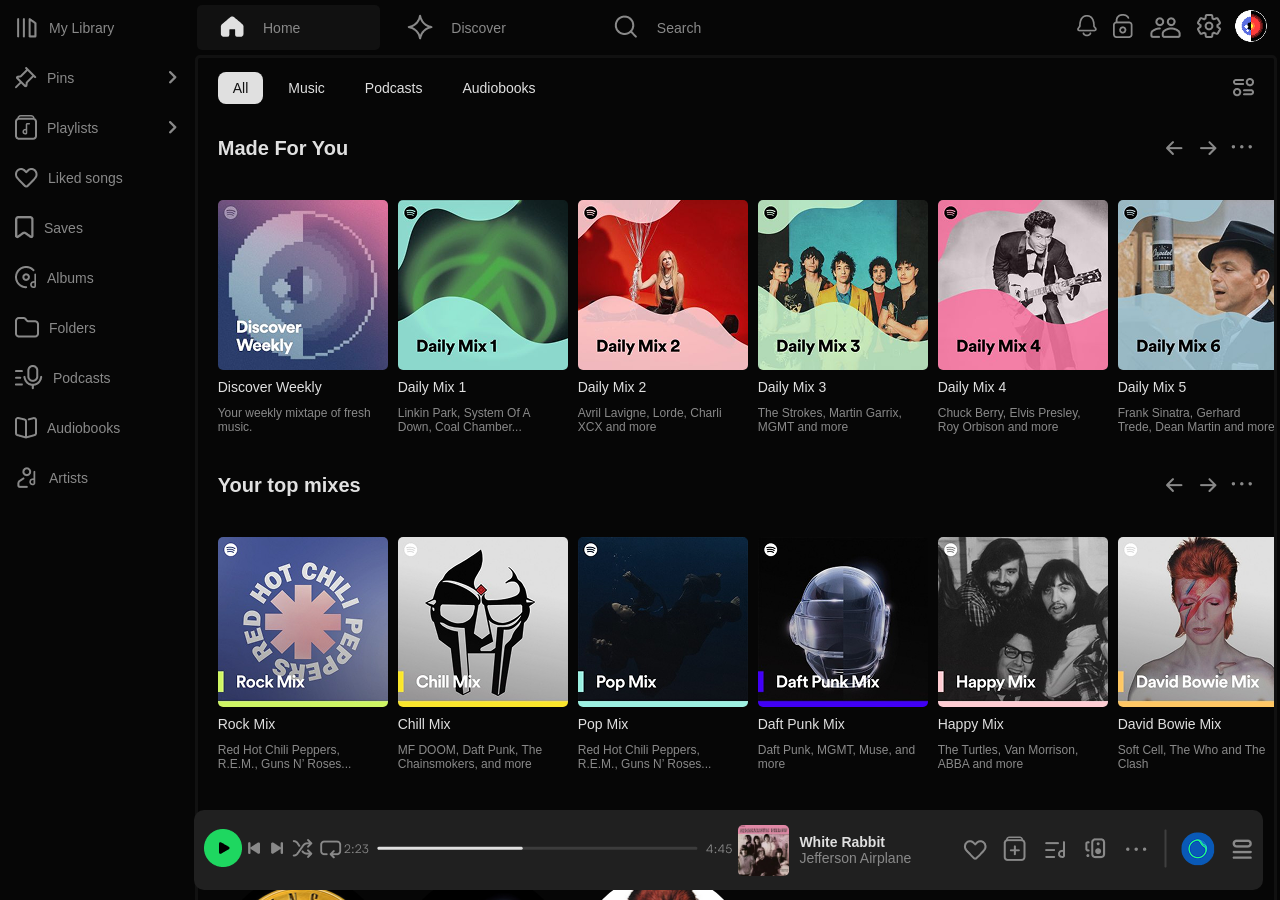
==== commit 663f24e0: "add podcast page layout with sidebar and hover effects. created the podcast page with a content-rela" ====
--- a/index.html
+++ b/index.html
@@ -65,7 +65,7 @@
           />
         </li>
         <li>
-          <a>
+          <a href="playlist.html">
             <img
               src="/assets/icons/sidebar/playlists.png"
               alt="Playlists"
@@ -86,7 +86,7 @@
           <a> <img src="assets/icons/sidebar/saves.png" alt="Saves" /> Saves</a>
         </li>
         <li>
-          <a>
+          <a href="album.html">
             <img src="assets/icons/sidebar/albums.png" alt="Albums" />
             Albums</a
           >
@@ -100,7 +100,7 @@
           >
         </li>
         <li>
-          <a>
+          <a href="podcast.html">
             <img src="assets/icons/sidebar/podcasts.png" alt="Podcasts" />
             Podcasts</a
           >
@@ -112,7 +112,7 @@
           >
         </li>
         <li>
-          <a>
+          <a href="artist.html">
             <img
               src="assets/icons/sidebar/artists.png"
               alt="Artists"
@@ -382,7 +382,7 @@
                 alt="daft punk"
               />
               <div class="album-description">
-                <h3>Daft Punk Mix</h3>
+                <a href="playlist.html"><h3>Daft Punk Mix</h3></a>
                 <p>Daft Punk, MGMT, Muse, and more</p>
               </div>
             </li>
@@ -603,7 +603,9 @@
 
         <section class="podcasts-foru" id="podcasts">
           <div class="list-title-line">
-            <h2 class="list-title">Podcasts for you</h2>
+            <a href="podcast.html"
+              ><h2 class="list-title">Podcasts for you</h2></a
+            >
             <ul>
               <li>
                 <img
@@ -639,10 +641,12 @@
                 src="assets/images/podcasts&episodes-for-u/joe-rogan.png"
                 alt="joe rogan"
               />
-              <div class="album-description">
-                <h3>The Joe Rogan...</h3>
-                <p>Joe Rogan</p>
-              </div>
+              <a href="podcast.html">
+                <div class="album-description">
+                  <h3>The Joe Rogan...</h3>
+                  <p>Joe Rogan</p>
+                </div></a
+              >
             </li>
             <li>
               <img
--- a/css/styles.css
+++ b/css/styles.css
@@ -1038,6 +1038,9 @@
   font-family: "Satoshi", sans-serif;
   color: #e0e0e0;
 }
+.discover-music-info-text h2 {
+  color: #e0e0e0;
+}
 .discover-music-info-text .spotify-title {
   color: #e0e0e0;
 }
@@ -1179,6 +1182,7 @@
   display: flex;
   flex-wrap: wrap;
   row-gap: 10px;
+  gap: 10px;
 }
 .genres li {
   transition: filter 0.3s linear;
@@ -1281,6 +1285,636 @@
   filter: brightness(1.5);
 }
 
+.artist-cover {
+  position: relative;
+  z-index: 40;
+}
+.artist-cover::after {
+  content: "";
+  position: absolute;
+  inset: 0;
+  background: linear-gradient(to bottom, rgba(7, 7, 7, 0), rgba(7, 7, 7, 0.8));
+}
+.artist-cover-atributes {
+  list-style: none;
+  z-index: 50;
+  position: absolute;
+  bottom: 10%;
+  width: 100%;
+  display: flex;
+  justify-content: space-between;
+  align-items: center;
+}
+.artist-cover-atributes h1,
+.artist-cover-atributes p {
+  font-family: "Satoshi", sans-serif;
+  color: #e0e0e0;
+  padding: 10px 20px;
+}
+.artist-cover-atributes h1 {
+  font-size: 50px;
+}
+.artist-cover-atributes-icons {
+  padding-right: 20px;
+  display: flex;
+  gap: 10px;
+  align-items: center;
+}
+.artist-cover-atributes-icons span {
+  font-family: "Satoshi", sans-serif;
+  color: #e0e0e0;
+  padding: 10px 15px;
+  background-color: rgba(137, 137, 137, 0.25);
+  border-radius: 35px;
+}
+.artist-cover-atributes-icons img,
+.artist-cover-atributes-icons span {
+  transition: filter 0.3s linear;
+}
+.artist-cover-atributes-icons img:hover,
+.artist-cover-atributes-icons span:hover {
+  filter: brightness(1.2);
+}
+
+.artist-cover-photo {
+  border-radius: 5px 5px 0 0;
+  width: 100%;
+}
+
+.artist-wrapper {
+  border-radius: 5px;
+}
+
+.artist-menu {
+  border-bottom: 1px solid #111111;
+  padding-left: 20px;
+  display: flex;
+  list-style: none;
+  align-items: center;
+  gap: 35px;
+}
+.artist-menu a {
+  color: #898989;
+  font-family: "Satoshi", sans-serif;
+}
+.artist-menu li {
+  transition: filter 0.2s linear;
+}
+.artist-menu li:hover {
+  filter: brightness(1.3);
+}
+
+.artist-menu-sections {
+  list-style: none;
+  display: flex;
+}
+.artist-menu-sections .artist-menu-section {
+  scroll-snap-align: start;
+}
+
+.artist-sections-wrapper {
+  overflow-x: auto;
+  scroll-snap-type: x mandatory;
+  scroll-behavior: smooth;
+  overflow-y: hidden;
+  scrollbar-width: none;
+}
+
+.artist-home {
+  width: 100vw;
+}
+.artist-home h2 {
+  color: #e0e0e0;
+  padding: 30px 0;
+}
+.artist-home {
+  font-family: "Satoshi", sans-serif;
+  display: flex;
+  justify-content: space-between;
+  padding: 20px 20px;
+}
+.artist-home div:first-child {
+  display: flex;
+  flex-direction: column;
+}
+.artist-home .most-played-list {
+  display: flex;
+  flex-direction: column;
+  gap: 20px;
+  list-style: none;
+  width: 50vw;
+  padding: 0 20px;
+}
+
+.most-played-list-music {
+  display: flex;
+  justify-content: space-between;
+  list-style: none;
+}
+.most-played-list-music li {
+  display: flex;
+  align-items: center;
+  gap: 20px;
+}
+.most-played-list-music li span {
+  color: #898989;
+}
+.most-played-list-music li h4 {
+  color: #e0e0e0;
+}
+
+.artist-pick {
+  width: 40vw;
+  margin-left: 10vw;
+}
+.artist-pick ul {
+  list-style: none;
+}
+.artist-pick ul li {
+  margin-bottom: 20px;
+}
+.artist-pick-box1 {
+  padding: 15px 20px;
+  height: 150px;
+  width: 314px;
+  border-radius: 10px;
+  background-color: #18191e;
+  display: flex;
+  align-items: flex-start;
+  justify-content: space-around;
+  gap: 10px;
+}
+.artist-pick-box1 img {
+  width: 120px;
+  height: 120px;
+  border-radius: 5px;
+}
+.artist-pick-box1 span {
+  width: 50%;
+  color: #e0e0e0;
+  font-family: "Satoshi", sans-serif;
+  padding-top: 10px;
+}
+.artist-pick-box3 p {
+  color: #e0e0e0;
+  font-family: "Satoshi", sans-serif;
+  width: 300px;
+}
+.artist-pick-buttons {
+  width: 320px;
+  display: flex;
+  flex-wrap: wrap;
+  gap: 10px;
+}
+.artist-pick-buttons span {
+  padding: 10px 15px;
+  font-family: "Satoshi", sans-serif;
+  color: #898989;
+  border-radius: 25px;
+  border: 1px solid #898989;
+  transition: filter 0.2s linear;
+}
+.artist-pick-buttons span:hover {
+  filter: brightness(1.5);
+}
+
+.artist-about {
+  width: 85vw;
+}
+.artist-about ul {
+  display: flex;
+  list-style: none;
+}
+.artist-about .about-text {
+  width: 45vw;
+}
+.artist-about .about-text p {
+  width: 40vw;
+  font-family: "Satoshi", sans-serif;
+  color: #e0e0e0;
+  padding-top: 20px;
+  padding-bottom: 100px;
+}
+
+.about-icon {
+  padding-top: 20px;
+  padding-left: 5vw;
+  width: 25vw;
+}
+
+.about-statistic {
+  width: 30vw;
+  padding-left: 10vw;
+}
+.about-statistic ul {
+  margin: 20px auto;
+  list-style: none;
+  display: flex;
+  flex-direction: column;
+  font-family: "Satoshi", sans-serif;
+  color: #e0e0e0;
+}
+.about-statistic ul li {
+  padding-bottom: 20px;
+}
+.about-statistic ul h3 {
+  font-size: 30px;
+  padding-bottom: 5px;
+}
+.about-statistic ul h5 {
+  font-size: 18px;
+  padding-bottom: 5px;
+}
+.about-statistic ul span {
+  font-size: 12px;
+  color: #898989;
+}
+
+.artist-album-icons {
+  padding-left: 30px;
+  width: 83vw;
+}
+.artist-album-icons input[type=radio] {
+  display: none;
+}
+.artist-album-icons .btn {
+  cursor: pointer;
+  transition: filter 0.3s linear;
+}
+.artist-album-icons .btn:hover {
+  filter: brightness(1.5);
+}
+
+.artist-albums {
+  height: 500px;
+  width: 85vw;
+}
+.artist-albums .list-view {
+  display: none;
+}
+.artist-albums ul {
+  padding: 20px 20px;
+  display: flex;
+  flex-wrap: wrap;
+  gap: 10px;
+  list-style: none;
+}
+.artist-albums ul li {
+  display: flex;
+  flex-direction: column;
+  gap: 10px;
+  margin-bottom: 15px;
+  transition: opacity 0.3s linear;
+}
+.artist-albums ul li:hover img {
+  opacity: 0.6;
+}
+.artist-albums ul li:hover span {
+  filter: brightness(1.5);
+}
+.artist-albums ul li h5 {
+  font-size: 14px;
+  color: #e0e0e0;
+  font-family: "Satoshi", sans-serif;
+}
+.artist-albums ul li span {
+  transition: filter 0.3s linear;
+  font-family: "Satoshi", sans-serif;
+  color: #898989;
+  font-size: 14px;
+}
+.artist-albums ul img {
+  border-radius: 7px;
+  width: 170px;
+  height: 170px;
+  transition: opacity 0.3s linear;
+}
+
+#list:checked ~ .artist-albums {
+  width: 85vw;
+}
+#list:checked ~ .artist-albums ul {
+  display: flex;
+  flex-direction: column;
+}
+#list:checked ~ .artist-albums ul li {
+  display: flex;
+  flex-direction: row;
+  align-items: center;
+  width: 80vw;
+  border-bottom: 1px solid #111111;
+}
+#list:checked ~ .artist-albums .list-view {
+  display: flex;
+  flex-direction: column;
+  gap: 20px;
+}
+#list:checked ~ .artist-albums .list-view h5 {
+  font-size: 20px;
+}
+#list:checked ~ .artist-albums .list-view .list-view-buttons img {
+  width: 40px;
+  height: 40px;
+}
+#list:checked ~ .artist-albums .list-view .list-view-buttons {
+  display: flex;
+  gap: 10px;
+}
+#list:checked ~ .artist-albums .grid-view {
+  display: none;
+}
+
+.playlist-wrapper {
+  background-image: linear-gradient(to bottom, rgba(59, 79, 182, 0.5), #060606);
+  font-family: "Satoshi", sans-serif;
+}
+.playlist-wrapper table h3 {
+  color: #e0e0e0;
+}
+.playlist-wrapper table .playlist-line td {
+  height: 1px;
+  background-color: #898989;
+  padding: 0 0;
+}
+
+.song-description h2 {
+  color: #e0e0e0;
+  font-family: "Satoshi", sans-serif;
+  font-size: 36px;
+}
+.song-description a {
+  color: #e0e0e0;
+}
+.song-description p,
+.song-description span {
+  color: #898989;
+}
+.song-description {
+  display: flex;
+  justify-content: flex-start;
+  align-items: center;
+  gap: 5vw;
+  padding: 50px 50px;
+}
+.song-description .buttons {
+  display: flex;
+  align-items: center;
+  gap: 5px;
+}
+.song-description .buttons img {
+  transition: filter 0.3s linear;
+}
+.song-description .buttons img:hover {
+  filter: brightness(1.5);
+}
+.song-description .cover {
+  width: 500px;
+  height: 500px;
+  transition: opacity 0.3s linear;
+}
+.song-description .cover:hover {
+  opacity: 0.8;
+}
+.song-description .artists {
+  list-style: none;
+}
+.song-description .artists li {
+  display: flex;
+  padding-top: 20px;
+  gap: 10px;
+  align-items: center;
+  font-family: "Satoshi", sans-serif;
+}
+.song-description .artists li span {
+  color: #e0e0e0;
+  padding-bottom: 5px;
+}
+
+.song-description-text {
+  display: flex;
+  flex-direction: column;
+  gap: 10px;
+}
+.song-description-text .artist-info {
+  display: flex;
+  align-items: center;
+}
+
+.song-wrapper {
+  background-color: rgba(138, 157, 187, 0.18);
+}
+
+.lyrics-buttons {
+  list-style: none;
+}
+.lyrics-buttons li {
+  padding: 20px 30px;
+}
+.lyrics-buttons li img {
+  transition: transform 0.3s linear;
+}
+.lyrics-buttons li:hover img {
+  transform: scale(1.3);
+}
+
+.lyrics-text {
+  margin: 0 auto;
+  width: 50%;
+  font-size: 28px;
+  font-family: "Satoshi", sans-serif;
+  font-weight: 700;
+  color: rgba(219, 219, 219, 0.2);
+  position: relative;
+  line-height: 1.6;
+}
+.lyrics-text span {
+  background-image: linear-gradient(#dbdbdb, #dbdbdb);
+  background-repeat: no-repeat;
+  background-size: 0% 100%;
+  background-clip: text;
+  animation: lyrics 250s linear;
+}
+@keyframes lyrics {
+  0% {
+    background-size: 0% 100%;
+  }
+  100% {
+    background-size: 100% 100%;
+  }
+}
+
+.lyrics {
+  display: flex;
+  padding-bottom: 100px;
+}
+
+.song-lyrics-options .line {
+  width: 100vw;
+  height: 2px;
+  background-color: #898989;
+}
+.song-lyrics-options ul {
+  width: 60vw;
+  display: flex;
+  gap: 20px;
+  list-style: none;
+  padding: 20px;
+}
+.song-lyrics-options ul span {
+  font-family: "Satoshi", sans-serif;
+  font-size: 15px;
+  font-weight: 500;
+  color: #898989;
+  transition: color 0.3s linear, border-bottom 0.3s linear;
+  padding-bottom: 21px;
+  border-bottom: 2px solid #898989;
+}
+.song-lyrics-options ul li:hover span {
+  color: #e0e0e0;
+  border-bottom: 2px solid rgb(16, 253, 47);
+}
+
+.podcast-wrapper {
+  background: linear-gradient(to bottom, rgba(165, 96, 42, 0.47), rgba(6, 6, 6, 0.47));
+}
+.podcast-wrapper .album-sidebar {
+  font-family: "Satoshi", sans-serif;
+}
+.podcast-wrapper .album-sidebar h4 {
+  color: #e0e0e0;
+  padding: 20px 0;
+}
+.podcast-wrapper .album-sidebar p {
+  color: #898989;
+  padding-bottom: 20px;
+}
+.podcast-wrapper .album-sidebar .genres span {
+  padding: 10px 20px;
+}
+
+.podcast-header {
+  font-family: "Satoshi", sans-serif;
+  padding: 20px 20px;
+}
+.podcast-header .rogan-title {
+  font-size: 36px;
+  color: #e0e0e0;
+  letter-spacing: 3%;
+  padding-bottom: 20px;
+}
+.podcast-header span {
+  color: #e0e0e0;
+}
+.podcast-header .rogan-buttons {
+  list-style: none;
+  display: flex;
+  align-items: center;
+  gap: 20px;
+  padding: 20px 0;
+}
+.podcast-header .rogan-buttons span {
+  padding: 10px 20px;
+  border: 1px solid #898989;
+  border-radius: 44px;
+  transition: background-color 0.3s linear;
+  font-size: 14px;
+}
+.podcast-header .rogan-buttons span:hover {
+  background-color: rgba(137, 137, 137, 0.25);
+}
+.podcast-header .rogan-buttons .podcast-listeners {
+  display: flex;
+  align-items: center;
+  gap: 5px;
+  padding: 6px 20px;
+}
+
+.all-episodes {
+  padding: 20px 20px;
+  width: 60vw;
+  display: flex;
+  align-items: center;
+  justify-content: space-between;
+  font-family: "Satoshi", sans-serif;
+}
+.all-episodes h3 {
+  font-size: 20px;
+  color: #e0e0e0;
+}
+.all-episodes-buttons {
+  display: flex;
+  list-style: none;
+  gap: 10px;
+}
+.all-episodes-buttons li {
+  display: flex;
+  align-items: center;
+  gap: 5px;
+  color: #898989;
+  transition: filter 0.3s linear;
+}
+.all-episodes-buttons li:hover {
+  filter: brightness(1.5);
+}
+
+.episodes-list {
+  list-style: none;
+  padding: 20px 20px;
+}
+.episodes-list .episode {
+  width: 60vw;
+  display: flex;
+  align-items: flex-start;
+  gap: 20px;
+  padding-bottom: 20px;
+  padding-top: 20px;
+  border-bottom: 1px solid #898989;
+}
+.episodes-list .episode:hover .full-p {
+  display: flex;
+}
+.episodes-list .episode:hover .part-p {
+  display: none;
+}
+.episodes-list .episode-description {
+  font-family: "Satoshi", sans-serif;
+  display: flex;
+  flex-direction: column;
+  justify-content: space-evenly;
+  list-style: none;
+  gap: 15px;
+}
+.episodes-list .episode-description h3 {
+  color: #e0e0e0;
+  display: flex;
+  align-items: center;
+  gap: 10px;
+  letter-spacing: 2%;
+  font-weight: 500;
+}
+.episodes-list .episode-description p {
+  color: #898989;
+  width: 80%;
+}
+.episodes-list .episode-description .full-p {
+  display: none;
+  transition: display 0.3s linear;
+}
+.episodes-list .episode-description-buttons {
+  width: 30vw;
+  list-style: none;
+  display: flex;
+  flex-direction: row;
+  gap: 20px;
+  align-items: center;
+}
+.episodes-list .episode-description-buttons img {
+  transition: filter 0.2s linear;
+}
+.episodes-list .episode-description-buttons img:hover {
+  filter: brightness(1.3);
+}
+
 * {
   margin: 0;
   padding: 0;
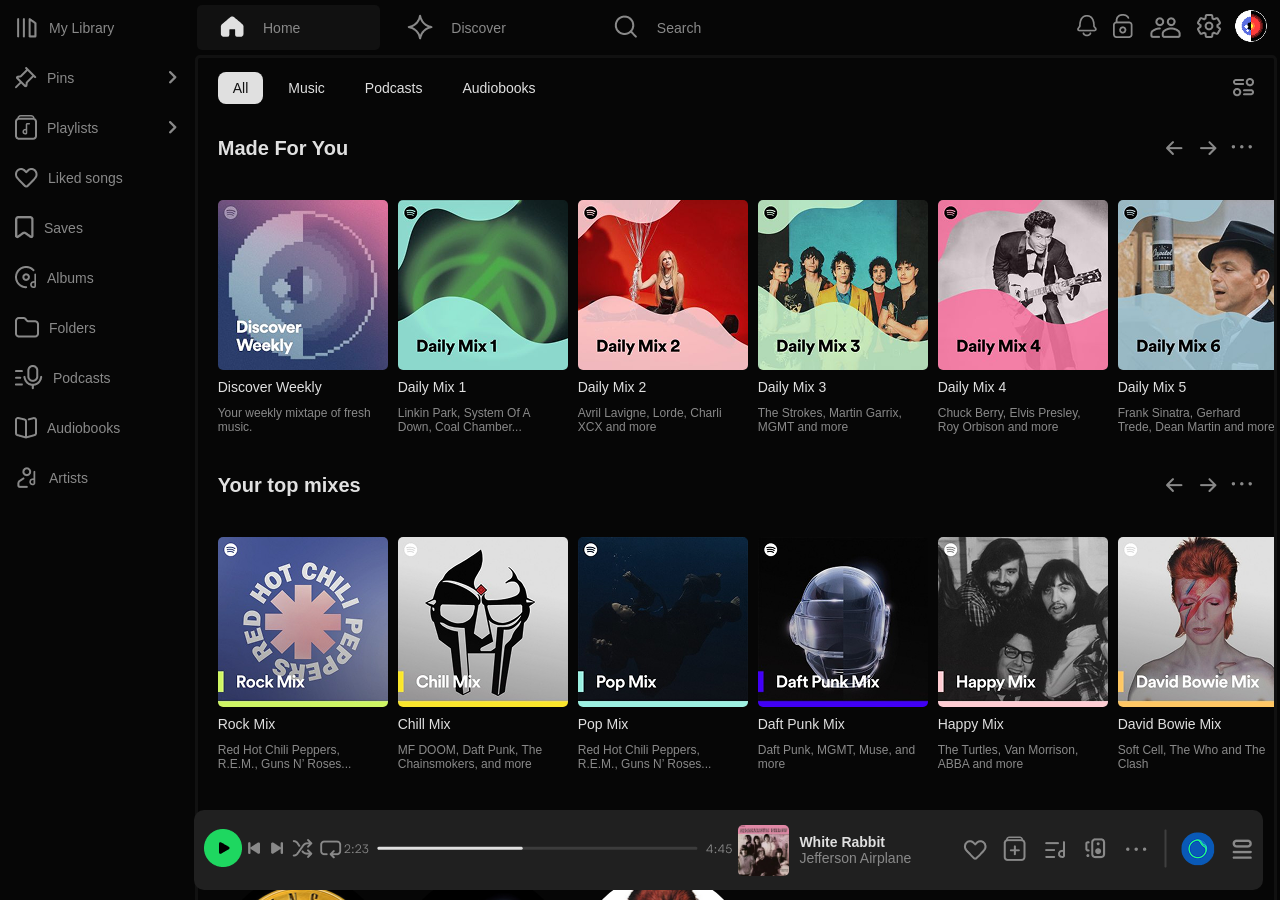
==== commit e2b2a867: "add podcast episode page with embedded video. created the episode page with an internal sidebar and " ====
--- a/index.html
+++ b/index.html
@@ -662,7 +662,9 @@
         </section>
         <section class="episodes-foru">
           <div class="list-title-line">
-            <h2 class="list-title">Episodes for you</h2>
+            <a href="episodes.html">
+              <h2 class="list-title">Episodes for you</h2></a
+            >
             <ul>
               <li>
                 <img
@@ -699,8 +701,10 @@
                 alt="joe rogan"
               />
               <div class="album-description">
-                <h3>The Joe Rogan...</h3>
-                <p>Joe Rogan</p>
+                <a href="episodes.html">
+                  <h3>The Joe Rogan...</h3>
+                  <p>Joe Rogan</p></a
+                >
               </div>
             </li>
             <li>
--- a/css/styles.css
+++ b/css/styles.css
@@ -768,21 +768,21 @@
   .resent-searches {
     display: none;
   }
-  .cataloge {
+  .search-wrapper .cataloge {
     display: grid;
     grid-template-columns: 1fr 1fr;
   }
-  .cataloge .color-box {
+  .search-wrapper .cataloge .color-box {
     border-radius: 10px;
   }
-  .cataloge .color-box div {
+  .search-wrapper .cataloge .color-box div {
     width: 100%;
     height: 100px;
   }
-  .cataloge .color-box div h3 {
+  .search-wrapper .cataloge .color-box div h3 {
     width: 75%;
   }
-  .cataloge .color-box div img {
+  .search-wrapper .cataloge .color-box div img {
     width: 100px;
     height: 100px;
     bottom: -30px;
@@ -1915,11 +1915,45 @@
   filter: brightness(1.3);
 }
 
+.episodes-header .episode-buttons {
+  display: flex;
+  gap: 10px;
+  padding: 20px 0;
+}
+.episodes-header .episode-buttons img {
+  transition: filter 0.2s linear;
+}
+.episodes-header .episode-buttons img:hover {
+  filter: brightness(1.3);
+}
+.episodes-header .episodes-title {
+  display: flex;
+  align-items: center;
+  color: #898989;
+}
+.episodes-header .episodes-title p {
+  color: #e0e0e0;
+}
+
+.episode-video {
+  width: 60vw;
+  padding-bottom: 100px;
+}
+.episode-video iframe {
+  padding: 50px 100px;
+  width: 100%;
+  height: 550px;
+  border: none;
+}
+
 * {
   margin: 0;
   padding: 0;
   box-sizing: border-box;
   text-decoration: none;
 }
+* ul {
+  list-style: none;
+}
 
 /*# sourceMappingURL=styles.css.map */
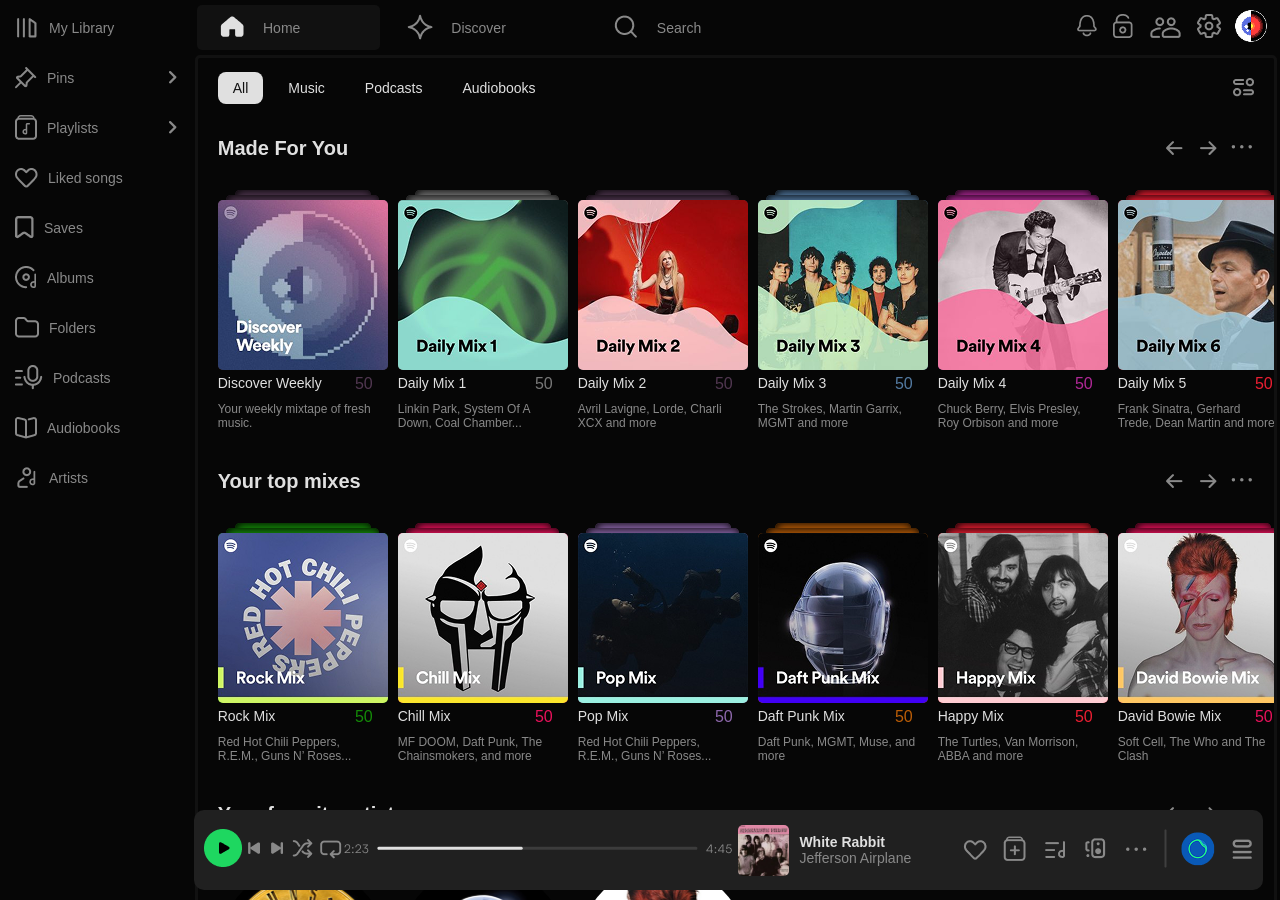
==== commit 66cf38cb: "add pseudo-elements on home page to create layered effects and improve visual similarity to the desi" ====
--- a/index.html
+++ b/index.html
@@ -122,7 +122,7 @@
       </ul>
     </aside>
     <main>
-      <div class="main-wrapper">
+      <div class="main-wrapper home-wrapper">
         <section class="menu-buttons">
           <ul>
             <li class="all-active"><a href="#all">All</a></li>
@@ -205,10 +205,14 @@
 
           <ul class="cataloge">
             <li>
-              <img
-                src="/assets/images/made-for-you/discover-weekly.png"
-                alt="discover-weekly"
-              />
+              <div class="color-box">
+                <div class="for-layer">
+                  <img
+                    src="/assets/images/made-for-you/discover-weekly.png"
+                    alt="discover-weekly"
+                  />
+                </div>
+              </div>
 
               <div class="album-description">
                 <h3>Discover Weekly</h3>
@@ -216,110 +220,140 @@
               </div>
             </li>
             <li>
-              <img
-                src="/assets/images/made-for-you/daily-mix1.png"
-                alt="daily-mix1"
-              />
-
+              <div class="color-box">
+                <div class="for-layer">
+                  <img
+                    src="/assets/images/made-for-you/daily-mix1.png"
+                    alt="daily-mix1"
+                  />
+                </div>
+              </div>
               <div class="album-description">
                 <h3>Daily Mix 1</h3>
                 <p>Linkin Park, System Of A Down, Coal Chamber...</p>
               </div>
             </li>
             <li>
-              <img
-                src="/assets/images/made-for-you/daily-mix2.png"
-                alt="daily-mix2"
-              />
-
+              <div class="color-box">
+                <div class="for-layer">
+                  <img
+                    src="/assets/images/made-for-you/daily-mix2.png"
+                    alt="daily-mix2"
+                  />
+                </div>
+              </div>
               <div class="album-description">
                 <h3>Daily Mix 2</h3>
                 <p>Avril Lavigne, Lorde, Charli XCX and more</p>
               </div>
             </li>
             <li>
-              <img
-                src="/assets/images/made-for-you/daily-mix3.png"
-                alt="daily-mix3"
-              />
-
+              <div class="color-box">
+                <div class="for-layer">
+                  <img
+                    src="/assets/images/made-for-you/daily-mix3.png"
+                    alt="daily-mix3"
+                  />
+                </div>
+              </div>
               <div class="album-description">
                 <h3>Daily Mix 3</h3>
                 <p>The Strokes, Martin Garrix, MGMT and more</p>
               </div>
             </li>
             <li>
-              <img
-                src="/assets/images/made-for-you/daily-mix4.png"
-                alt="daily-mix4"
-              />
-
+              <div class="color-box">
+                <div class="for-layer">
+                  <img
+                    src="/assets/images/made-for-you/daily-mix4.png"
+                    alt="daily-mix4"
+                  />
+                </div>
+              </div>
               <div class="album-description">
                 <h3>Daily Mix 4</h3>
                 <p>Chuck Berry, Elvis Presley, Roy Orbison and more</p>
               </div>
             </li>
             <li>
-              <img
-                src="/assets/images/made-for-you/daily-mix5.png"
-                alt="daily-mix5"
-              />
-
+              <div class="color-box">
+                <div class="for-layer">
+                  <img
+                    src="/assets/images/made-for-you/daily-mix5.png"
+                    alt="daily-mix5"
+                  />
+                </div>
+              </div>
               <div class="album-description">
                 <h3>Daily Mix 5</h3>
                 <p>Frank Sinatra, Gerhard Trede, Dean Martin and more</p>
               </div>
             </li>
             <li>
-              <img
-                src="/assets/images/made-for-you/nirvana-radio.png"
-                alt="nirvana-radio"
-              />
-
+              <div class="color-box">
+                <div class="for-layer">
+                  <img
+                    src="/assets/images/made-for-you/nirvana-radio.png"
+                    alt="nirvana-radio"
+                  />
+                </div>
+              </div>
               <div class="album-description">
                 <h3>Nirvana Radio</h3>
                 <p>The Strokes, Martin Garrix, MGMT and more</p>
               </div>
             </li>
             <li>
-              <img
-                src="/assets/images/made-for-you/fall-out-boy.png"
-                alt="fall-out-boy"
-              />
-
+              <div class="color-box">
+                <div class="for-layer">
+                  <img
+                    src="/assets/images/made-for-you/fall-out-boy.png"
+                    alt="fall-out-boy"
+                  />
+                </div>
+              </div>
               <div class="album-description">
                 <h3>Fall Out Boy Radio</h3>
                 <p>With Panic! At The Disco, The All-American Rejects,...</p>
               </div>
             </li>
             <li>
-              <img
-                src="/assets/images/made-for-you/adele-radio.png"
-                alt="adele-radio"
-              />
-
+              <div class="color-box">
+                <div class="for-layer">
+                  <img
+                    src="/assets/images/made-for-you/adele-radio.png"
+                    alt="adele-radio"
+                  />
+                </div>
+              </div>
               <div class="album-description">
                 <h3>Adele Radio</h3>
                 <p>With Sia, Sam Smith, P!nk and more</p>
               </div>
             </li>
             <li>
-              <img
-                src="/assets/images/made-for-you/daft-punk-radio.png"
-                alt="daft-punk-radio"
-              />
-
+              <div class="color-box">
+                <div class="for-layer">
+                  <img
+                    src="/assets/images/made-for-you/daft-punk-radio.png"
+                    alt="daft-punk-radio"
+                  />
+                </div>
+              </div>
               <div class="album-description">
                 <h3>Daft Punk Radio</h3>
                 <p>With Justice, The Chemical Brothers, ...</p>
               </div>
             </li>
             <li>
-              <img
-                src="/assets/images/made-for-you/abba-radio.png"
-                alt="abba-radio"
-              />
-
+              <div class="color-box">
+                <div class="for-layer">
+                  <img
+                    src="/assets/images/made-for-you/abba-radio.png"
+                    alt="abba-radio"
+                  />
+                </div>
+              </div>
               <div class="album-description">
                 <h3>ABBA Radio</h3>
                 <p>With Honey M., Bee Gees, Bonnie Tyler, and more</p>
@@ -352,72 +386,112 @@
 
           <ul class="cataloge">
             <li>
-              <img src="/assets/images/top-mixes/rock-mix.png" alt="rock-mix" />
-
+              <div class="color-box">
+                <div class="for-layer">
+                  <img
+                    src="/assets/images/top-mixes/rock-mix.png"
+                    alt="rock-mix"
+                  />
+                </div>
+              </div>
               <div class="album-description">
                 <h3>Rock Mix</h3>
                 <p>Red Hot Chili Peppers, R.E.M., Guns N’ Roses...</p>
               </div>
             </li>
             <li>
-              <img
-                src="/assets/images/top-mixes/chill-mix.png"
-                alt="chill-mix"
-              />
+              <div class="color-box">
+                <div class="for-layer">
+                  <img
+                    src="/assets/images/top-mixes/chill-mix.png"
+                    alt="chill-mix"
+                  />
+                </div>
+              </div>
               <div class="album-description">
                 <h3>Chill Mix</h3>
                 <p>MF DOOM, Daft Punk, The Chainsmokers, and more</p>
               </div>
             </li>
             <li>
-              <img src="/assets/images/top-mixes/pop-mix.png" alt="pop mix" />
+              <div class="color-box">
+                <div class="for-layer">
+                  <img
+                    src="/assets/images/top-mixes/pop-mix.png"
+                    alt="pop mix"
+                  />
+                </div>
+              </div>
               <div class="album-description">
                 <h3>Pop Mix</h3>
                 <p>Red Hot Chili Peppers, R.E.M., Guns N’ Roses...</p>
               </div>
             </li>
             <li>
-              <img
-                src="/assets/images/top-mixes/daft-punk-mix.png"
-                alt="daft punk"
-              />
+              <div class="color-box">
+                <div class="for-layer">
+                  <img
+                    src="/assets/images/top-mixes/daft-punk-mix.png"
+                    alt="daft punk"
+                  />
+                </div>
+              </div>
               <div class="album-description">
                 <a href="playlist.html"><h3>Daft Punk Mix</h3></a>
                 <p>Daft Punk, MGMT, Muse, and more</p>
               </div>
             </li>
             <li>
-              <img
-                src="/assets/images/top-mixes/happy-mix.png"
-                alt="happy mix"
-              />
+              <div class="color-box">
+                <div class="for-layer">
+                  <img
+                    src="/assets/images/top-mixes/happy-mix.png"
+                    alt="happy mix"
+                  />
+                </div>
+              </div>
               <div class="album-description">
                 <h3>Happy Mix</h3>
                 <p>The Turtles, Van Morrison, ABBA and more</p>
               </div>
             </li>
             <li>
-              <img
-                src="/assets/images/top-mixes/david-bowie-mix.png"
-                alt="david bowie"
-              />
+              <div class="color-box">
+                <div class="for-layer">
+                  <img
+                    src="/assets/images/top-mixes/david-bowie-mix.png"
+                    alt="david bowie"
+                  />
+                </div>
+              </div>
               <div class="album-description">
                 <h3>David Bowie Mix</h3>
                 <p>Soft Cell, The Who and The Clash</p>
               </div>
             </li>
             <li>
-              <img
-                src="/assets/images/top-mixes/upbeat-mix.png"
-                alt="upbeat mix"
-              />
+              <div class="color-box">
+                <div class="for-layer">
+                  <img
+                    src="/assets/images/top-mixes/upbeat-mix.png"
+                    alt="upbeat mix"
+                  />
+                </div>
+              </div>
               <div class="album-description">
                 <h3>Upbeat Mix</h3>
                 <p>Kylie Minogue, Charli XCX, Cage The Elephant and...</p>
               </div>
             </li>
             <li>
-              <img src="/assets/images/top-mixes/60s-mix.png" alt="60s mix" />
+              <div class="color-box">
+                <div class="for-layer">
+                  <img
+                    src="/assets/images/top-mixes/60s-mix.png"
+                    alt="60s mix"
+                  />
+                </div>
+              </div>
               <div class="album-description">
                 <h3>60s Mix</h3>
                 <p>Chuck Berry, Skeeter David, Van Morrison and...</p>
@@ -691,7 +765,13 @@
                 alt="emma chamberlain "
               />
               <div class="album-description">
-                <h3>anything goes...</h3>
+                <h3>
+                  <img
+                    class="episode-icon"
+                    alt="icon"
+                    src="assets/icons/podcast/watch.png"
+                  />anything goes...
+                </h3>
                 <p>emma chamberlain</p>
               </div>
             </li>
--- a/css/styles.css
+++ b/css/styles.css
@@ -257,6 +257,56 @@
   transition: opacity 0.3s linear;
 }
 
+.home-wrapper .cataloge .color-box {
+  position: relative;
+  width: 170px;
+  height: 170px;
+  border-radius: 5px;
+  z-index: 2;
+}
+.home-wrapper .cataloge .color-box img {
+  position: relative;
+  z-index: 3;
+}
+.home-wrapper .cataloge .color-box::after {
+  position: absolute;
+  content: "50";
+  bottom: -23px;
+  right: 15px;
+  color: var(--card-color);
+  font-family: "Satoshi", sans-serif;
+}
+.home-wrapper .cataloge .color-box::before {
+  content: "";
+  position: absolute;
+  top: -5px;
+  left: 5%;
+  width: 90%;
+  height: 100%;
+  border-radius: 5px;
+  background: var(--card-color);
+  box-shadow: inset 1px 1px 10px black;
+  z-index: 1;
+}
+.home-wrapper .cataloge .color-box .for-layer {
+  position: relative;
+  width: 170px;
+  height: 170px;
+  border-radius: 5px;
+}
+.home-wrapper .cataloge .color-box .for-layer::before {
+  content: "";
+  position: absolute;
+  top: -10px;
+  left: 10%;
+  width: 80%;
+  height: 100%;
+  border-radius: 5px;
+  background: var(--card-color);
+  box-shadow: inset 1px 1px 10px black;
+  z-index: 0;
+}
+
 .album-description {
   padding-top: 5px;
   height: 60px;
@@ -288,7 +338,7 @@
 }
 
 .cataloge li:hover img {
-  opacity: 0.7;
+  filter: brightness(0.8);
 }
 .cataloge li:hover p,
 .cataloge li:hover h3 {
@@ -325,6 +375,11 @@
   padding-left: 10px;
 }
 
+.episodes-foru .cataloge .episode-icon {
+  width: 20px;
+  height: 20px;
+  margin-right: 5px;
+}
 .episodes-foru .cataloge li:first-child div {
   background-color: rgba(133, 197, 133, 0.05);
   border-radius: 5px;
@@ -350,6 +405,14 @@
     width: 100vw;
     margin-left: 0;
     padding-top: 0;
+  }
+  .home-wrapper .cataloge .color-box {
+    width: 140px;
+    height: 140px;
+  }
+  .home-wrapper .cataloge .color-box .for-layer {
+    width: 140px;
+    height: 140px;
   }
   .main-wrapper {
     width: 100%;
@@ -647,17 +710,17 @@
   font-size: 18px;
 }
 
-.cataloge .color-box {
+.search-wrapper .cataloge .color-box {
   border-radius: 10px;
 }
-.cataloge .color-box div {
+.search-wrapper .cataloge .color-box div {
   overflow: hidden;
   width: 170px;
   height: 170px;
   border-radius: 10px;
   position: relative;
 }
-.cataloge .color-box div h3 {
+.search-wrapper .cataloge .color-box div h3 {
   position: absolute;
   z-index: 10;
   font-size: 20px;
@@ -670,7 +733,7 @@
   padding: 0 0;
   transition: background-color 0.3s linear, margin 0.3s linear, top 0.3s linear;
 }
-.cataloge .color-box div img {
+.search-wrapper .cataloge .color-box div img {
   z-index: 1;
   border-radius: 5px;
   width: 100px;
@@ -681,7 +744,7 @@
   right: -10px;
   transition: rotate 0.3s linear, width 0.3s linear, height 0.3s linear, bottom 0.3s linear, right 0.3s linear, border-radius 0.3s linear;
 }
-.cataloge .color-box div:hover img {
+.search-wrapper .cataloge .color-box div:hover img {
   rotate: 0deg;
   width: 174px;
   height: 174px;
@@ -690,7 +753,7 @@
   border-radius: 10px;
   opacity: 1;
 }
-.cataloge .color-box div:hover h3 {
+.search-wrapper .cataloge .color-box div:hover h3 {
   width: 170px;
   height: 60px;
   padding: 5px 2px;
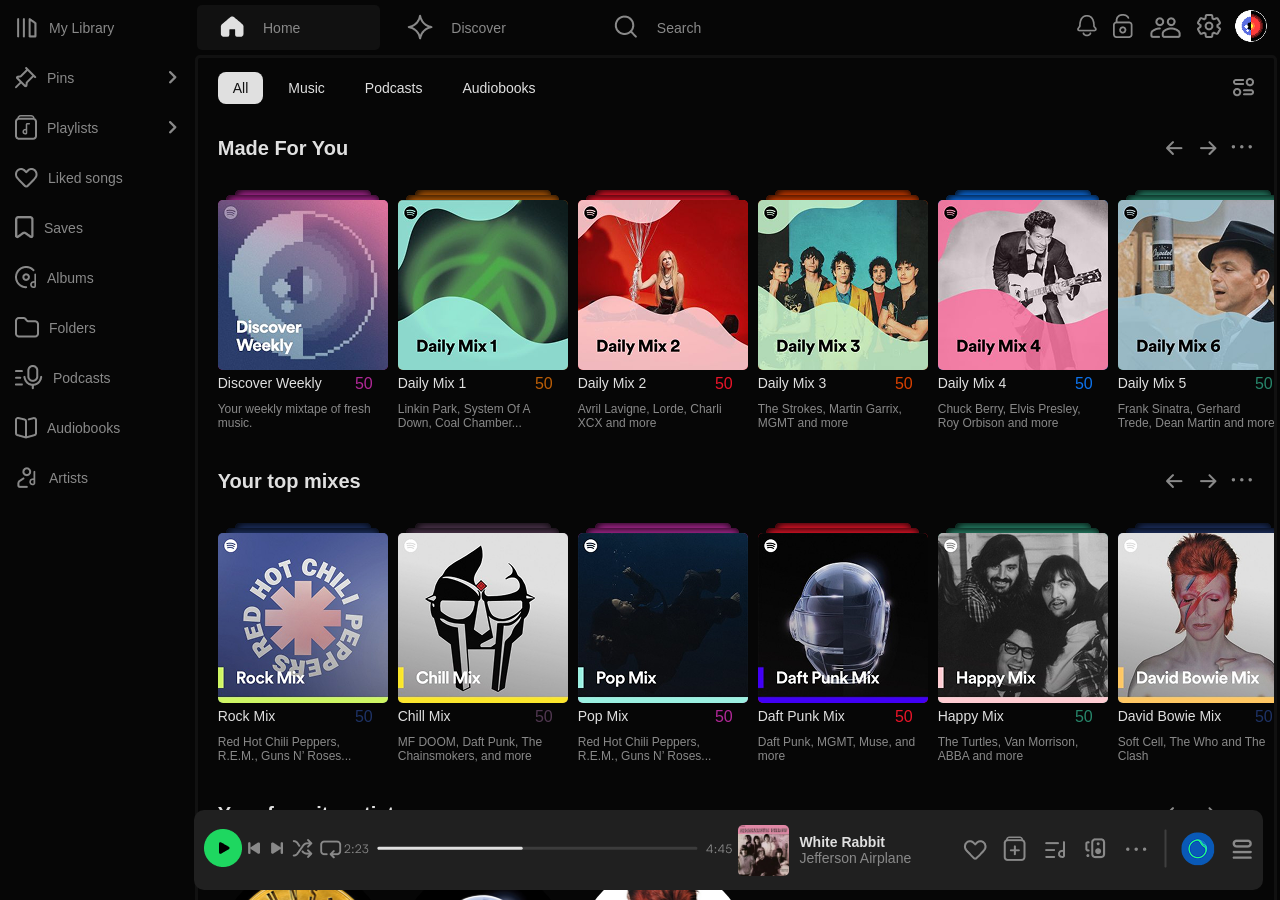
==== commit 9aabbebb: "Fix asset paths" ====
--- a/index.html
+++ b/index.html
@@ -22,27 +22,24 @@
             alt="Discover"
           />Discover</a
         >
-        <a href="/search.html" class="search"
+        <a href="search.html" class="search"
           ><img src="./assets/icons/header/search.png" alt="Search" />Search</a
         >
       </nav>
       <ul class="top-buttons">
         <li>
-          <img
-            src="/assets/icons/header/notification.png"
-            alt="notifications"
-          />
-        </li>
-        <li><img src="/assets/icons/header/private.png" alt="private" /></li>
+          <img src="assets/icons/header/notification.png" alt="notifications" />
+        </li>
+        <li><img src="assets/icons/header/private.png" alt="private" /></li>
         <li class="friends">
           <a href="friends.html"
-            ><img src="/assets/icons/header/friends.png" alt="friends"
+            ><img src="assets/icons/header/friends.png" alt="friends"
           /></a>
         </li>
-        <li><img src="/assets/icons/header/settings.png" alt="settings" /></li>
+        <li><img src="assets/icons/header/settings.png" alt="settings" /></li>
         <li>
           <img
-            src="/assets/icons/header/light-dark-mode.png"
+            src="assets/icons/header/light-dark-mode.png"
             alt="light-dark-mode"
           />
         </li>
@@ -51,13 +48,13 @@
     <aside class="sidebar">
       <ul class="sidebar-wrapper">
         <li>
-          <a href="/library.html" class="library"
+          <a href="library.html" class="library"
             ><img src="./assets/icons/header/library.png" alt="library" /> My
             Library</a
           >
         </li>
         <li>
-          <a><img src="/assets/icons/sidebar/pins.png" alt="pins" /> Pins</a
+          <a><img src="assets/icons/sidebar/pins.png" alt="pins" /> Pins</a
           ><img
             class="arrow-icon"
             src="assets/icons/sidebar/arrow.png"
@@ -67,7 +64,7 @@
         <li>
           <a href="playlist.html">
             <img
-              src="/assets/icons/sidebar/playlists.png"
+              src="assets/icons/sidebar/playlists.png"
               alt="Playlists"
             />Playlists</a
           ><img
@@ -187,18 +184,18 @@
             <ul>
               <li>
                 <img
-                  src="/assets/icons/maincontent/left-arrow.png"
+                  src="assets/icons/maincontent/left-arrow.png"
                   alt="left-arrow"
                 />
               </li>
               <li>
                 <img
-                  src="/assets/icons/maincontent/right-arrow.png"
+                  src="assets/icons/maincontent/right-arrow.png"
                   alt="right-arrow"
                 />
               </li>
               <li>
-                <img src="/assets/icons/maincontent/dots.png" alt="dots" />
+                <img src="assets/icons/maincontent/dots.png" alt="dots" />
               </li>
             </ul>
           </div>
@@ -208,7 +205,7 @@
               <div class="color-box">
                 <div class="for-layer">
                   <img
-                    src="/assets/images/made-for-you/discover-weekly.png"
+                    src="assets/images/made-for-you/discover-weekly.png"
                     alt="discover-weekly"
                   />
                 </div>
@@ -223,7 +220,7 @@
               <div class="color-box">
                 <div class="for-layer">
                   <img
-                    src="/assets/images/made-for-you/daily-mix1.png"
+                    src="assets/images/made-for-you/daily-mix1.png"
                     alt="daily-mix1"
                   />
                 </div>
@@ -237,7 +234,7 @@
               <div class="color-box">
                 <div class="for-layer">
                   <img
-                    src="/assets/images/made-for-you/daily-mix2.png"
+                    src="assets/images/made-for-you/daily-mix2.png"
                     alt="daily-mix2"
                   />
                 </div>
@@ -251,7 +248,7 @@
               <div class="color-box">
                 <div class="for-layer">
                   <img
-                    src="/assets/images/made-for-you/daily-mix3.png"
+                    src="assets/images/made-for-you/daily-mix3.png"
                     alt="daily-mix3"
                   />
                 </div>
@@ -265,7 +262,7 @@
               <div class="color-box">
                 <div class="for-layer">
                   <img
-                    src="/assets/images/made-for-you/daily-mix4.png"
+                    src="assets/images/made-for-you/daily-mix4.png"
                     alt="daily-mix4"
                   />
                 </div>
@@ -279,7 +276,7 @@
               <div class="color-box">
                 <div class="for-layer">
                   <img
-                    src="/assets/images/made-for-you/daily-mix5.png"
+                    src="assets/images/made-for-you/daily-mix5.png"
                     alt="daily-mix5"
                   />
                 </div>
@@ -293,7 +290,7 @@
               <div class="color-box">
                 <div class="for-layer">
                   <img
-                    src="/assets/images/made-for-you/nirvana-radio.png"
+                    src="assets/images/made-for-you/nirvana-radio.png"
                     alt="nirvana-radio"
                   />
                 </div>
@@ -307,7 +304,7 @@
               <div class="color-box">
                 <div class="for-layer">
                   <img
-                    src="/assets/images/made-for-you/fall-out-boy.png"
+                    src="assets/images/made-for-you/fall-out-boy.png"
                     alt="fall-out-boy"
                   />
                 </div>
@@ -321,7 +318,7 @@
               <div class="color-box">
                 <div class="for-layer">
                   <img
-                    src="/assets/images/made-for-you/adele-radio.png"
+                    src="assets/images/made-for-you/adele-radio.png"
                     alt="adele-radio"
                   />
                 </div>
@@ -335,7 +332,7 @@
               <div class="color-box">
                 <div class="for-layer">
                   <img
-                    src="/assets/images/made-for-you/daft-punk-radio.png"
+                    src="assets/images/made-for-you/daft-punk-radio.png"
                     alt="daft-punk-radio"
                   />
                 </div>
@@ -349,7 +346,7 @@
               <div class="color-box">
                 <div class="for-layer">
                   <img
-                    src="/assets/images/made-for-you/abba-radio.png"
+                    src="assets/images/made-for-you/abba-radio.png"
                     alt="abba-radio"
                   />
                 </div>
@@ -368,18 +365,18 @@
             <ul>
               <li>
                 <img
-                  src="/assets/icons/maincontent/left-arrow.png"
+                  src="assets/icons/maincontent/left-arrow.png"
                   alt="left-arrow"
                 />
               </li>
               <li>
                 <img
-                  src="/assets/icons/maincontent/right-arrow.png"
+                  src="assets/icons/maincontent/right-arrow.png"
                   alt="right-arrow"
                 />
               </li>
               <li>
-                <img src="/assets/icons/maincontent/dots.png" alt="dots" />
+                <img src="assets/icons/maincontent/dots.png" alt="dots" />
               </li>
             </ul>
           </div>
@@ -389,7 +386,7 @@
               <div class="color-box">
                 <div class="for-layer">
                   <img
-                    src="/assets/images/top-mixes/rock-mix.png"
+                    src="assets/images/top-mixes/rock-mix.png"
                     alt="rock-mix"
                   />
                 </div>
@@ -403,7 +400,7 @@
               <div class="color-box">
                 <div class="for-layer">
                   <img
-                    src="/assets/images/top-mixes/chill-mix.png"
+                    src="assets/images/top-mixes/chill-mix.png"
                     alt="chill-mix"
                   />
                 </div>
@@ -417,7 +414,7 @@
               <div class="color-box">
                 <div class="for-layer">
                   <img
-                    src="/assets/images/top-mixes/pop-mix.png"
+                    src="assets/images/top-mixes/pop-mix.png"
                     alt="pop mix"
                   />
                 </div>
@@ -431,7 +428,7 @@
               <div class="color-box">
                 <div class="for-layer">
                   <img
-                    src="/assets/images/top-mixes/daft-punk-mix.png"
+                    src="assets/images/top-mixes/daft-punk-mix.png"
                     alt="daft punk"
                   />
                 </div>
@@ -445,7 +442,7 @@
               <div class="color-box">
                 <div class="for-layer">
                   <img
-                    src="/assets/images/top-mixes/happy-mix.png"
+                    src="assets/images/top-mixes/happy-mix.png"
                     alt="happy mix"
                   />
                 </div>
@@ -459,7 +456,7 @@
               <div class="color-box">
                 <div class="for-layer">
                   <img
-                    src="/assets/images/top-mixes/david-bowie-mix.png"
+                    src="assets/images/top-mixes/david-bowie-mix.png"
                     alt="david bowie"
                   />
                 </div>
@@ -473,7 +470,7 @@
               <div class="color-box">
                 <div class="for-layer">
                   <img
-                    src="/assets/images/top-mixes/upbeat-mix.png"
+                    src="assets/images/top-mixes/upbeat-mix.png"
                     alt="upbeat mix"
                   />
                 </div>
@@ -487,7 +484,7 @@
               <div class="color-box">
                 <div class="for-layer">
                   <img
-                    src="/assets/images/top-mixes/60s-mix.png"
+                    src="assets/images/top-mixes/60s-mix.png"
                     alt="60s mix"
                   />
                 </div>
@@ -506,18 +503,18 @@
             <ul>
               <li>
                 <img
-                  src="/assets/icons/maincontent/left-arrow.png"
+                  src="assets/icons/maincontent/left-arrow.png"
                   alt="left arrow"
                 />
               </li>
               <li>
                 <img
-                  src="/assets/icons/maincontent/right-arrow.png"
+                  src="assets/icons/maincontent/right-arrow.png"
                   alt="right arrow"
                 />
               </li>
               <li>
-                <img src="/assets/icons/maincontent/dots.png" alt="dots" />
+                <img src="assets/icons/maincontent/dots.png" alt="dots" />
               </li>
             </ul>
           </div>
@@ -525,7 +522,7 @@
           <ul class="cataloge">
             <li>
               <img
-                src="/assets/images/favorite-artists/gunsNroses.png"
+                src="assets/images/favorite-artists/gunsNroses.png"
                 alt="guns N' roses"
               />
 
@@ -535,7 +532,7 @@
             </li>
             <li>
               <img
-                src="/assets/images/favorite-artists/daft-punk.png"
+                src="assets/images/favorite-artists/daft-punk.png"
                 alt="daft punk"
               />
 
@@ -545,7 +542,7 @@
             </li>
             <li>
               <img
-                src="/assets/images/favorite-artists/david-bowie.png"
+                src="assets/images/favorite-artists/david-bowie.png"
                 alt="david bowie"
               />
 
@@ -562,18 +559,18 @@
             <ul>
               <li>
                 <img
-                  src="/assets/icons/maincontent/left-arrow.png"
+                  src="assets/icons/maincontent/left-arrow.png"
                   alt="left arrow"
                 />
               </li>
               <li>
                 <img
-                  src="/assets/icons/maincontent/right-arrow.png"
+                  src="assets/icons/maincontent/right-arrow.png"
                   alt="right arrow"
                 />
               </li>
               <li>
-                <img src="/assets/icons/maincontent/dots.png" alt="dots" />
+                <img src="assets/icons/maincontent/dots.png" alt="dots" />
               </li>
             </ul>
           </div>
@@ -625,18 +622,18 @@
             <ul>
               <li>
                 <img
-                  src="/assets/icons/maincontent/left-arrow.png"
+                  src="assets/icons/maincontent/left-arrow.png"
                   alt="left arrow"
                 />
               </li>
               <li>
                 <img
-                  src="/assets/icons/maincontent/right-arrow.png"
+                  src="assets/icons/maincontent/right-arrow.png"
                   alt="right arrow"
                 />
               </li>
               <li>
-                <img src="/assets/icons/maincontent/dots.png" alt="dots" />
+                <img src="assets/icons/maincontent/dots.png" alt="dots" />
               </li>
             </ul>
           </div>
@@ -683,18 +680,18 @@
             <ul>
               <li>
                 <img
-                  src="/assets/icons/maincontent/left-arrow.png"
+                  src="assets/icons/maincontent/left-arrow.png"
                   alt="left-arrow"
                 />
               </li>
               <li>
                 <img
-                  src="/assets/icons/maincontent/right-arrow.png"
+                  src="assets/icons/maincontent/right-arrow.png"
                   alt="right-arrow"
                 />
               </li>
               <li>
-                <img src="/assets/icons/maincontent/dots.png" alt="dots" />
+                <img src="assets/icons/maincontent/dots.png" alt="dots" />
               </li>
             </ul>
           </div>
@@ -742,18 +739,18 @@
             <ul>
               <li>
                 <img
-                  src="/assets/icons/maincontent/left-arrow.png"
+                  src="assets/icons/maincontent/left-arrow.png"
                   alt="left-arrow"
                 />
               </li>
               <li>
                 <img
-                  src="/assets/icons/maincontent/right-arrow.png"
+                  src="assets/icons/maincontent/right-arrow.png"
                   alt="right-arrow"
                 />
               </li>
               <li>
-                <img src="/assets/icons/maincontent/dots.png" alt="dots" />
+                <img src="assets/icons/maincontent/dots.png" alt="dots" />
               </li>
             </ul>
           </div>
@@ -803,22 +800,22 @@
       <section class="player">
         <div class="audio-settings">
           <button id="playBtn">
-            <img src="/assets/icons/player/player-pause.png" alt="Play" />
+            <img src="assets/icons/player/player-pause.png" alt="Play" />
           </button>
           <button>
-            <img src="/assets/icons/player/player-leftarrow.png" alt="Prev" />
+            <img src="assets/icons/player/player-leftarrow.png" alt="Prev" />
           </button>
           <button>
-            <img src="/assets/icons/player/player-rightarrow.png" alt="Next" />
+            <img src="assets/icons/player/player-rightarrow.png" alt="Next" />
           </button>
           <button>
-            <img src="/assets/icons/player/player-shuffle.png" alt="Shuffle" />
+            <img src="assets/icons/player/player-shuffle.png" alt="Shuffle" />
           </button>
           <button>
-            <img src="/assets/icons/player/player-repeat.png" alt="Repeat" />
+            <img src="assets/icons/player/player-repeat.png" alt="Repeat" />
           </button>
           <button>
-            <img src="/assets/icons/player/player-timer.png" alt="timer" />
+            <img src="assets/icons/player/player-timer.png" alt="timer" />
           </button>
 
           <audio
@@ -827,7 +824,7 @@
           ></audio>
 
           <button>
-            <img src="/assets/icons/player/player-sound.png" alt="Volume" />
+            <img src="assets/icons/player/player-sound.png" alt="Volume" />
           </button>
         </div>
 
@@ -845,7 +842,7 @@
           <div class="player-song-buttons">
             <button>
               <img
-                src="/assets/icons/player/player-like.png"
+                src="assets/icons/player/player-like.png"
                 alt="add to liked songs"
               />
             </button>
@@ -868,13 +865,13 @@
         </div>
         <div class="player-last-section">
           <button>
-            <img alt="" src="assets/icons/player/player-line.png" />
+            <img alt="icon" src="assets/icons/player/player-line.png" />
           </button>
           <button>
-            <img alt="" src="assets/icons/player/player-dj.png" />
+            <img alt="icon" src="assets/icons/player/player-dj.png" />
           </button>
           <button>
-            <img alt="" src="assets/icons/player/player-queue.png" />
+            <img alt="icon" src="assets/icons/player/player-queue.png" />
           </button>
         </div>
       </section>
--- a/css/styles.css
+++ b/css/styles.css
@@ -1994,7 +1994,7 @@
   align-items: center;
   color: #898989;
 }
-.episodes-header .episodes-title p {
+.episodes-header .episodes-title .white {
   color: #e0e0e0;
 }
 
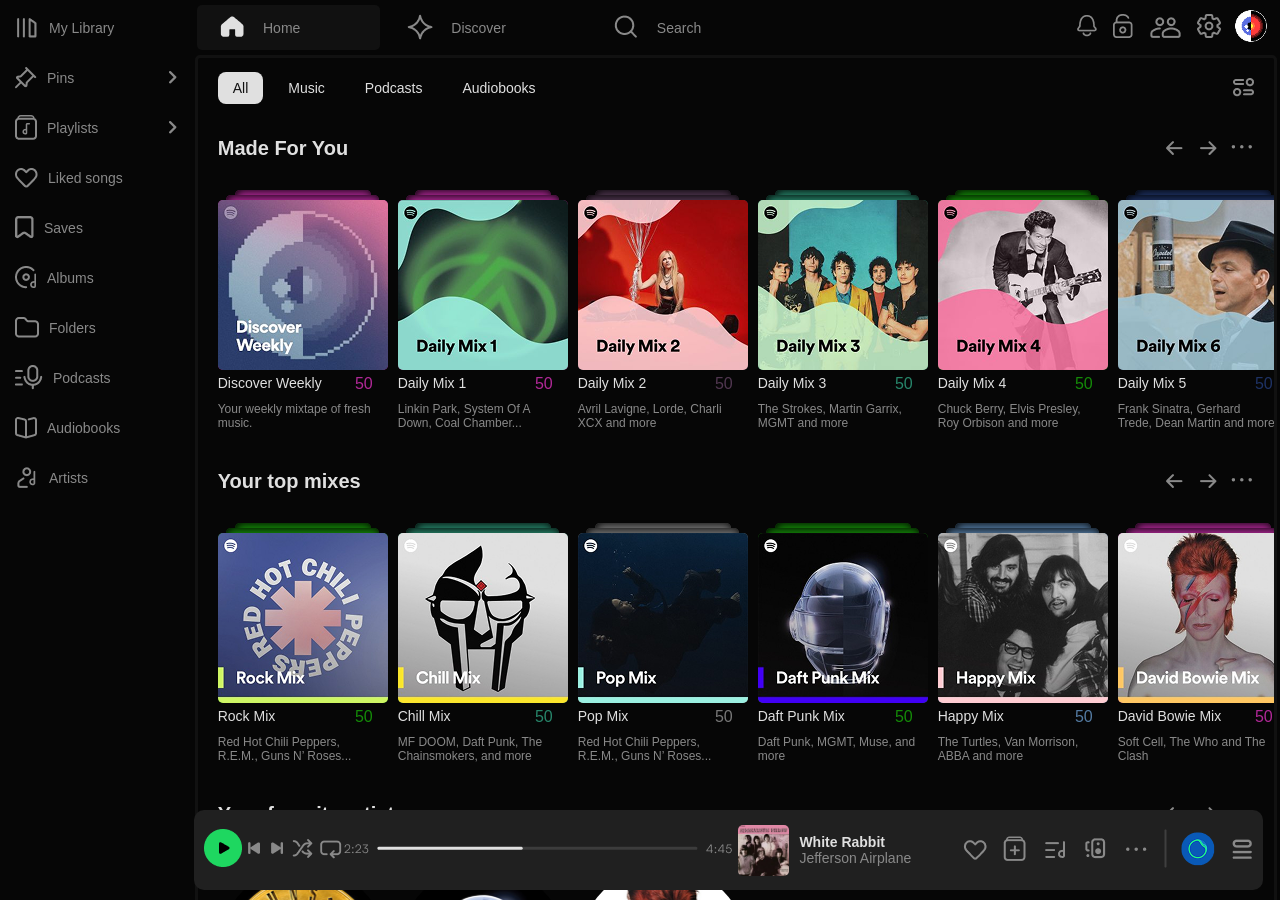
==== commit 8b42ff8a: "Move scripts to body end to fix JS interactions" ====
--- a/index.html
+++ b/index.html
@@ -5,7 +5,6 @@
     <meta name="viewport" content="width=device-width, initial-scale=1.0" />
     <title>Spotify</title>
     <link rel="stylesheet" href="css/styles.css" />
-    <script defer src="script.js"></script>
   </head>
   <body>
     <header>
@@ -913,5 +912,6 @@
         </li>
       </ul>
     </footer>
+    <script defer src="script.js"></script>
   </body>
 </html>
